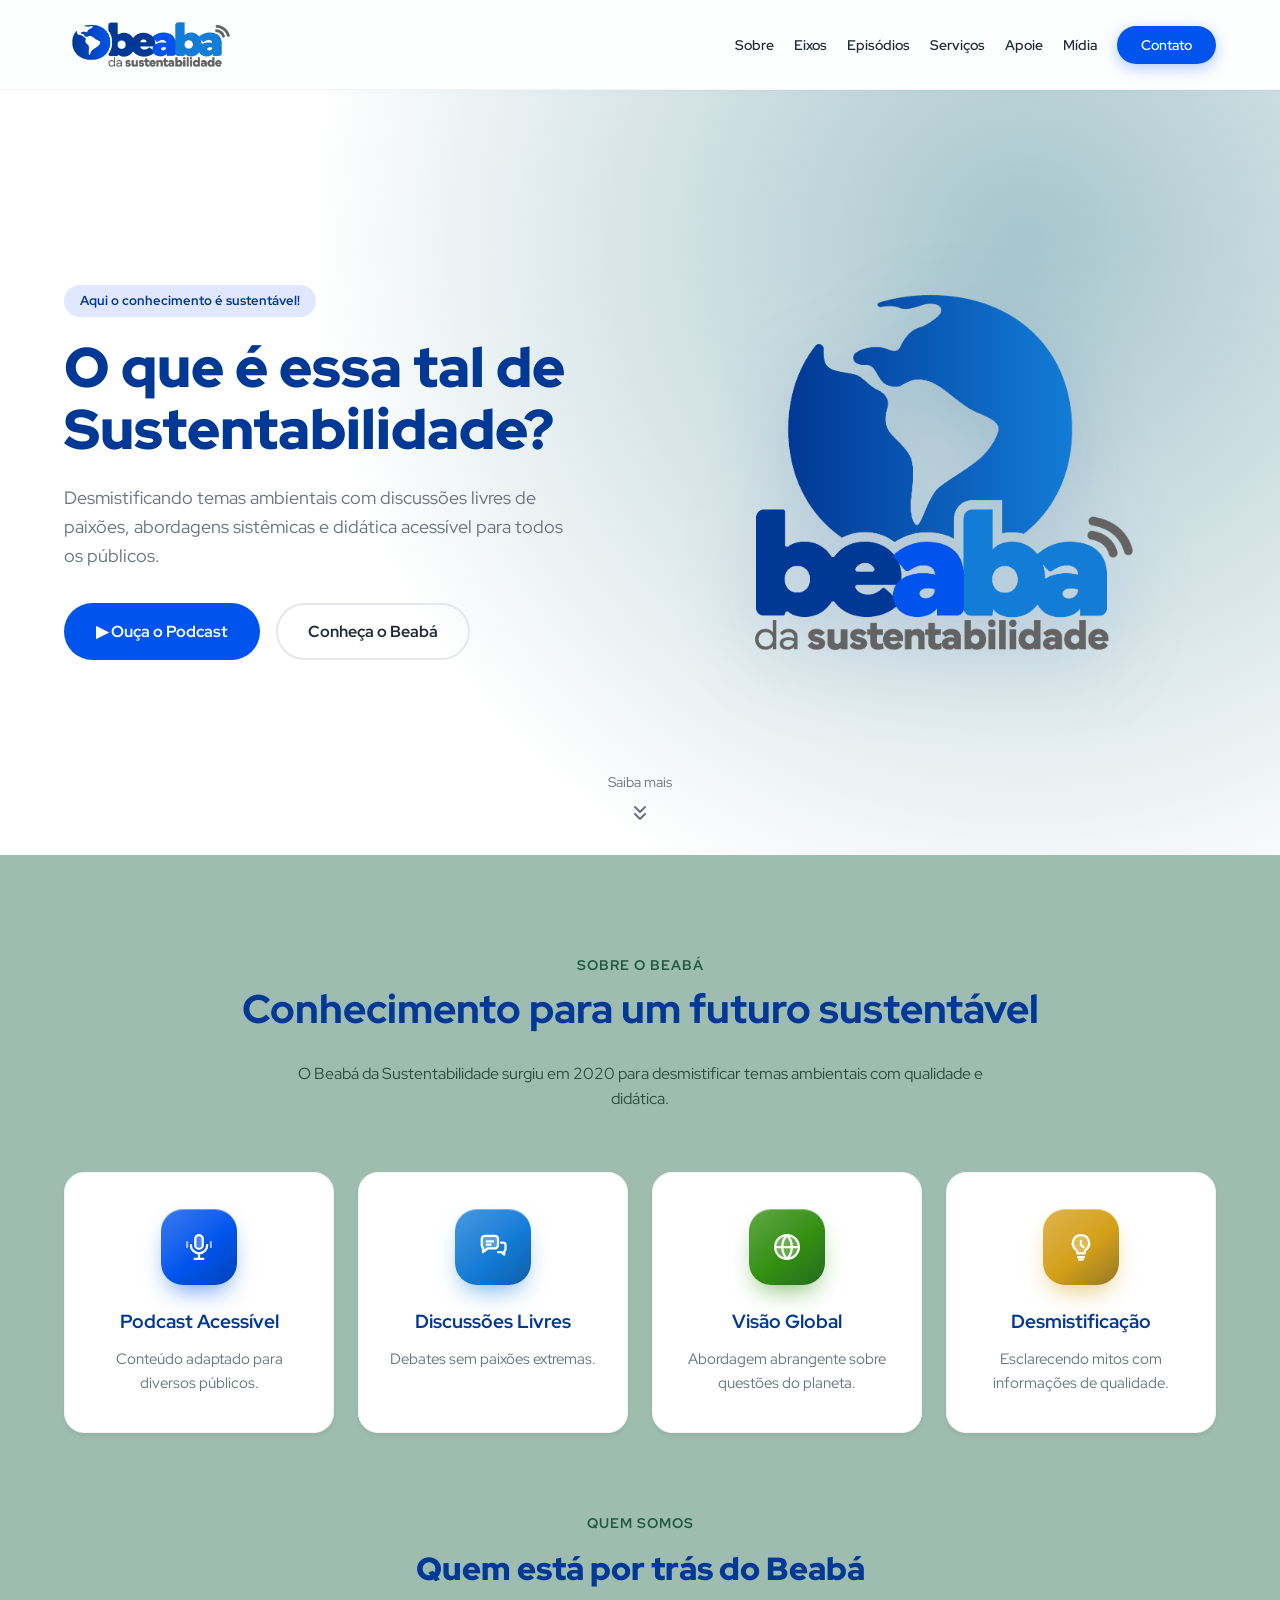
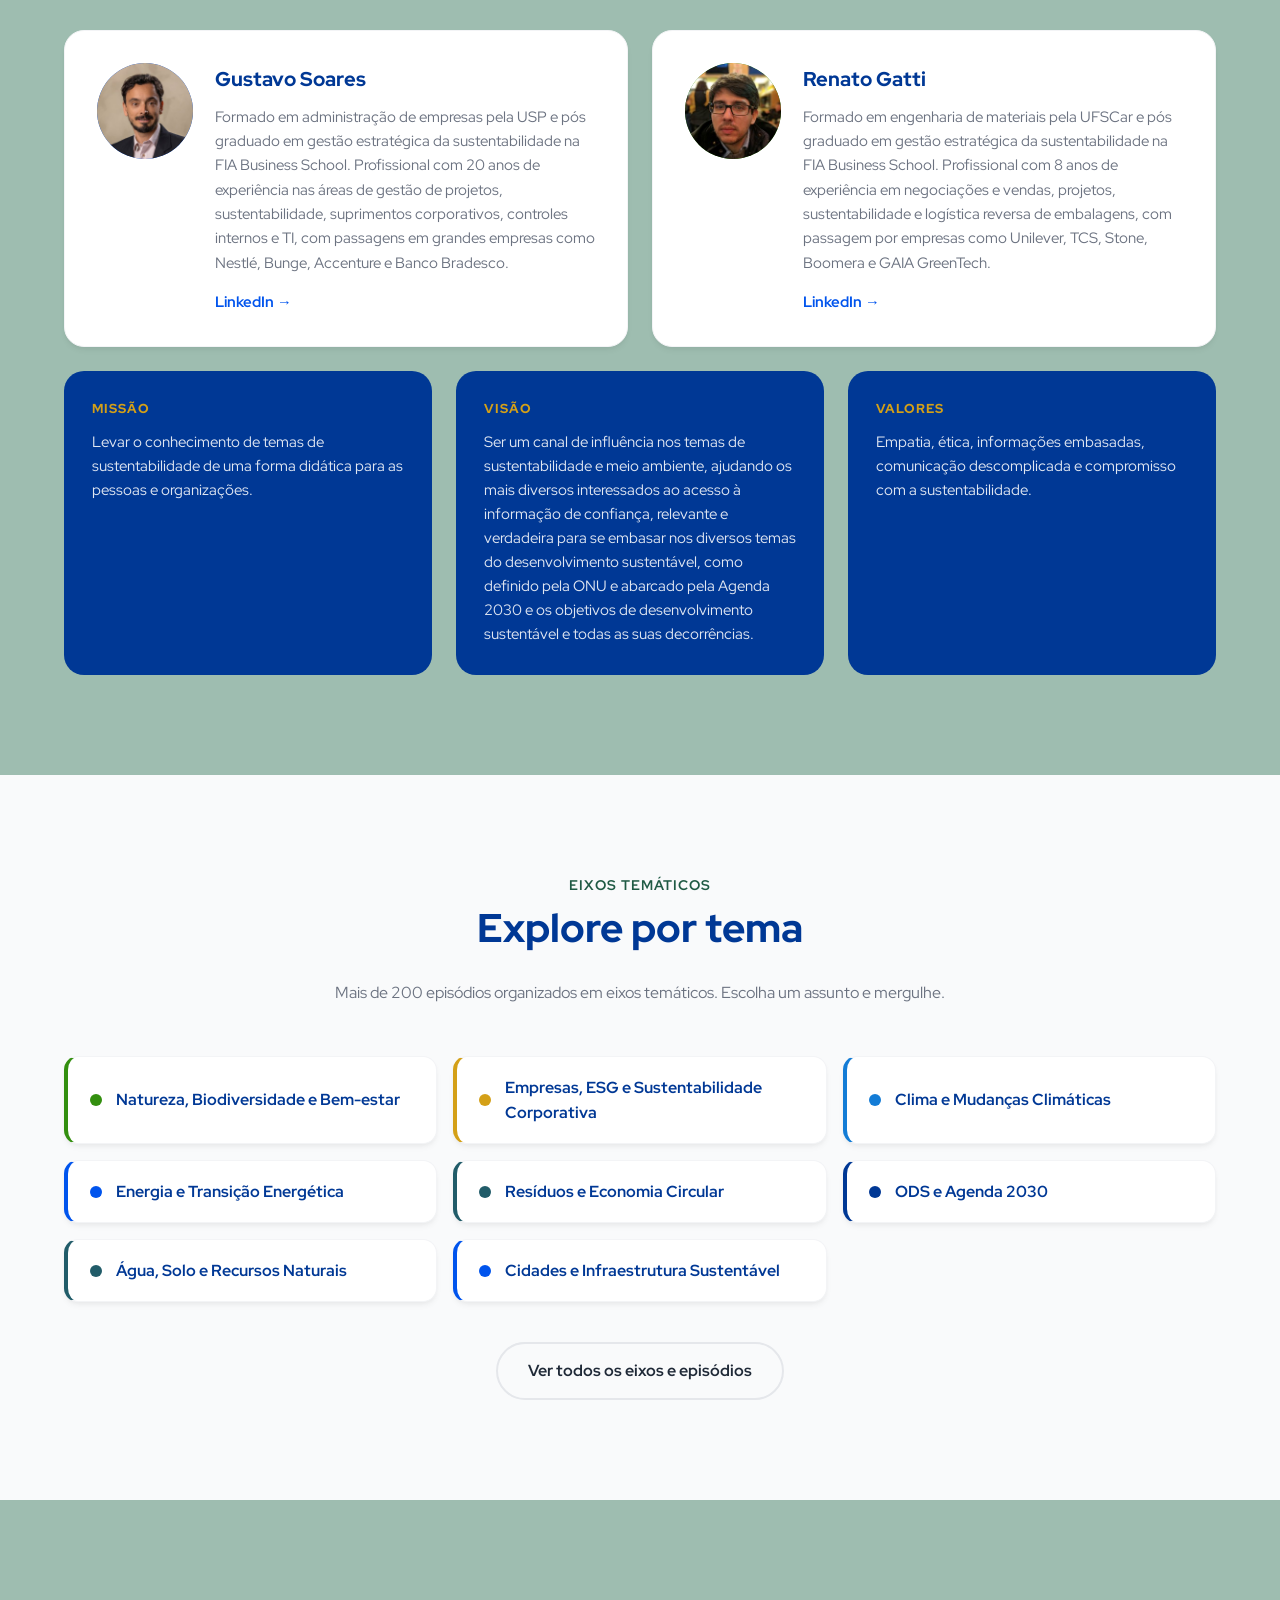
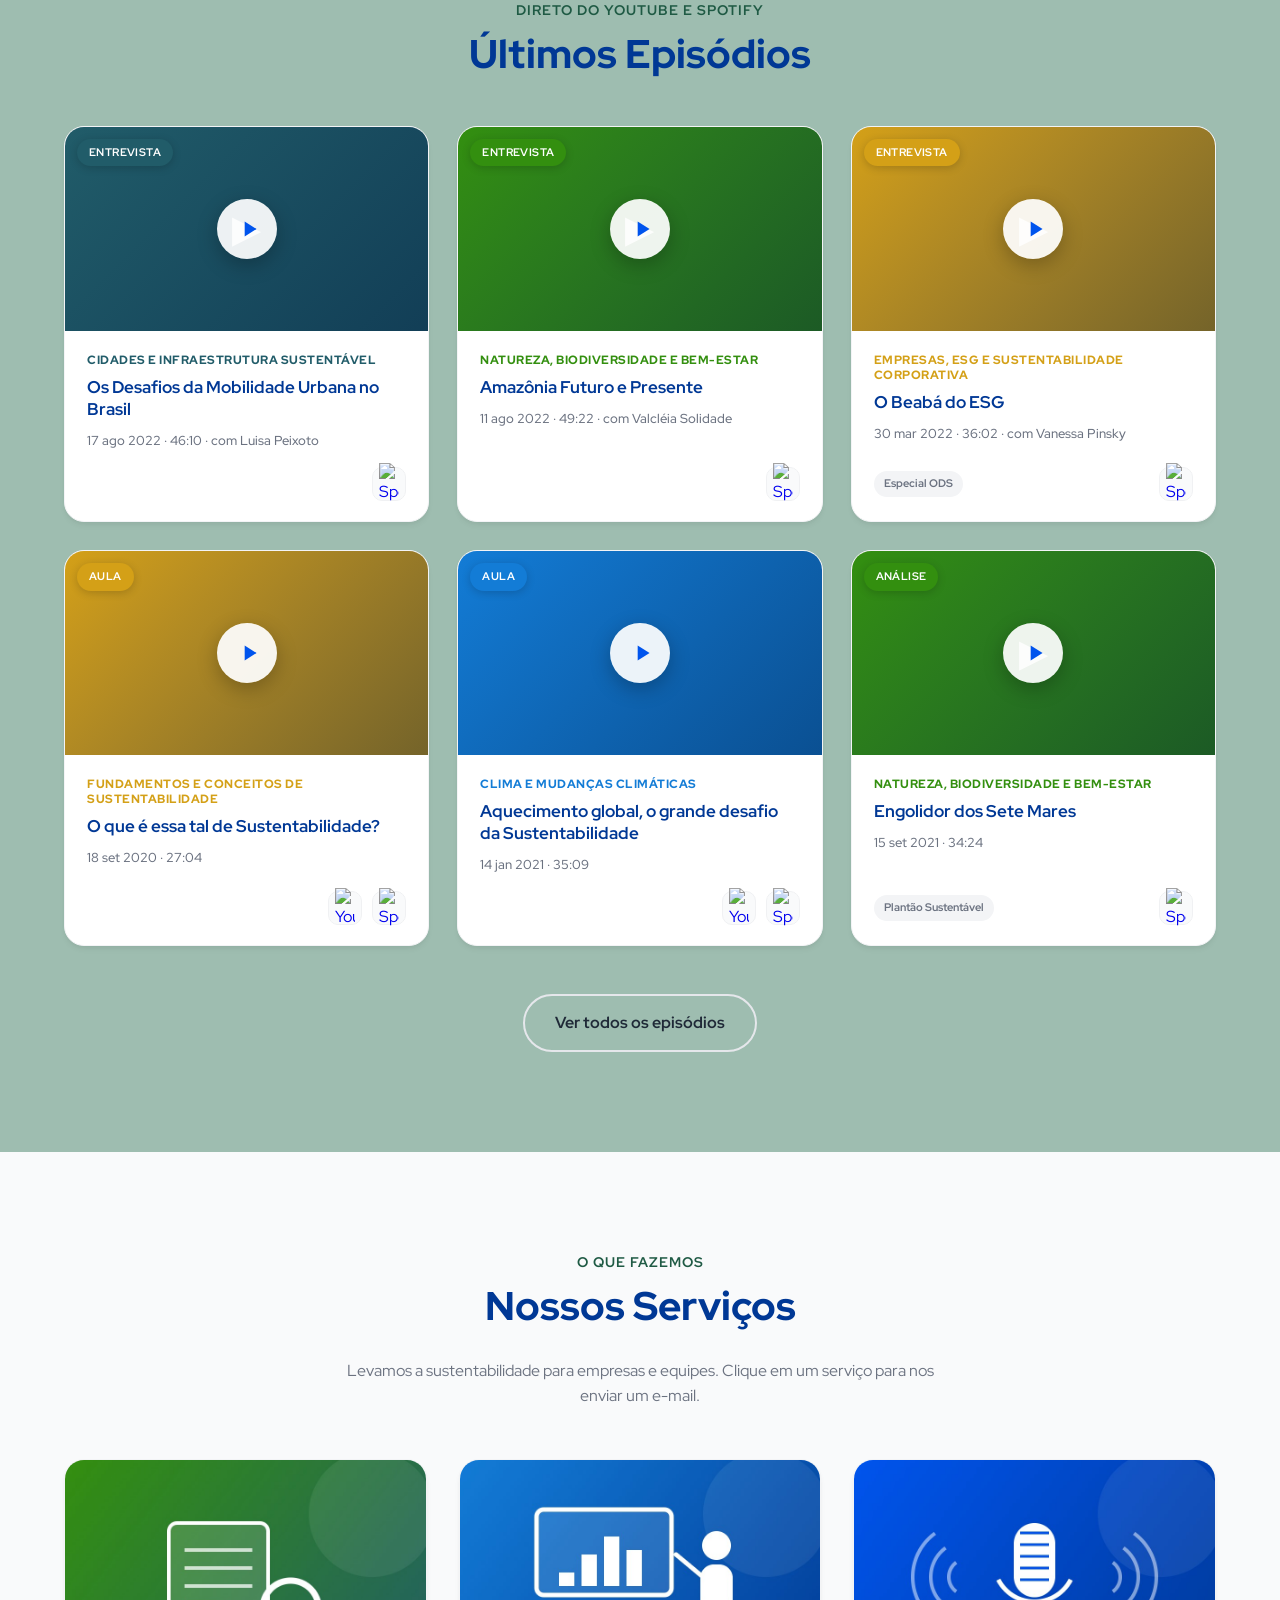
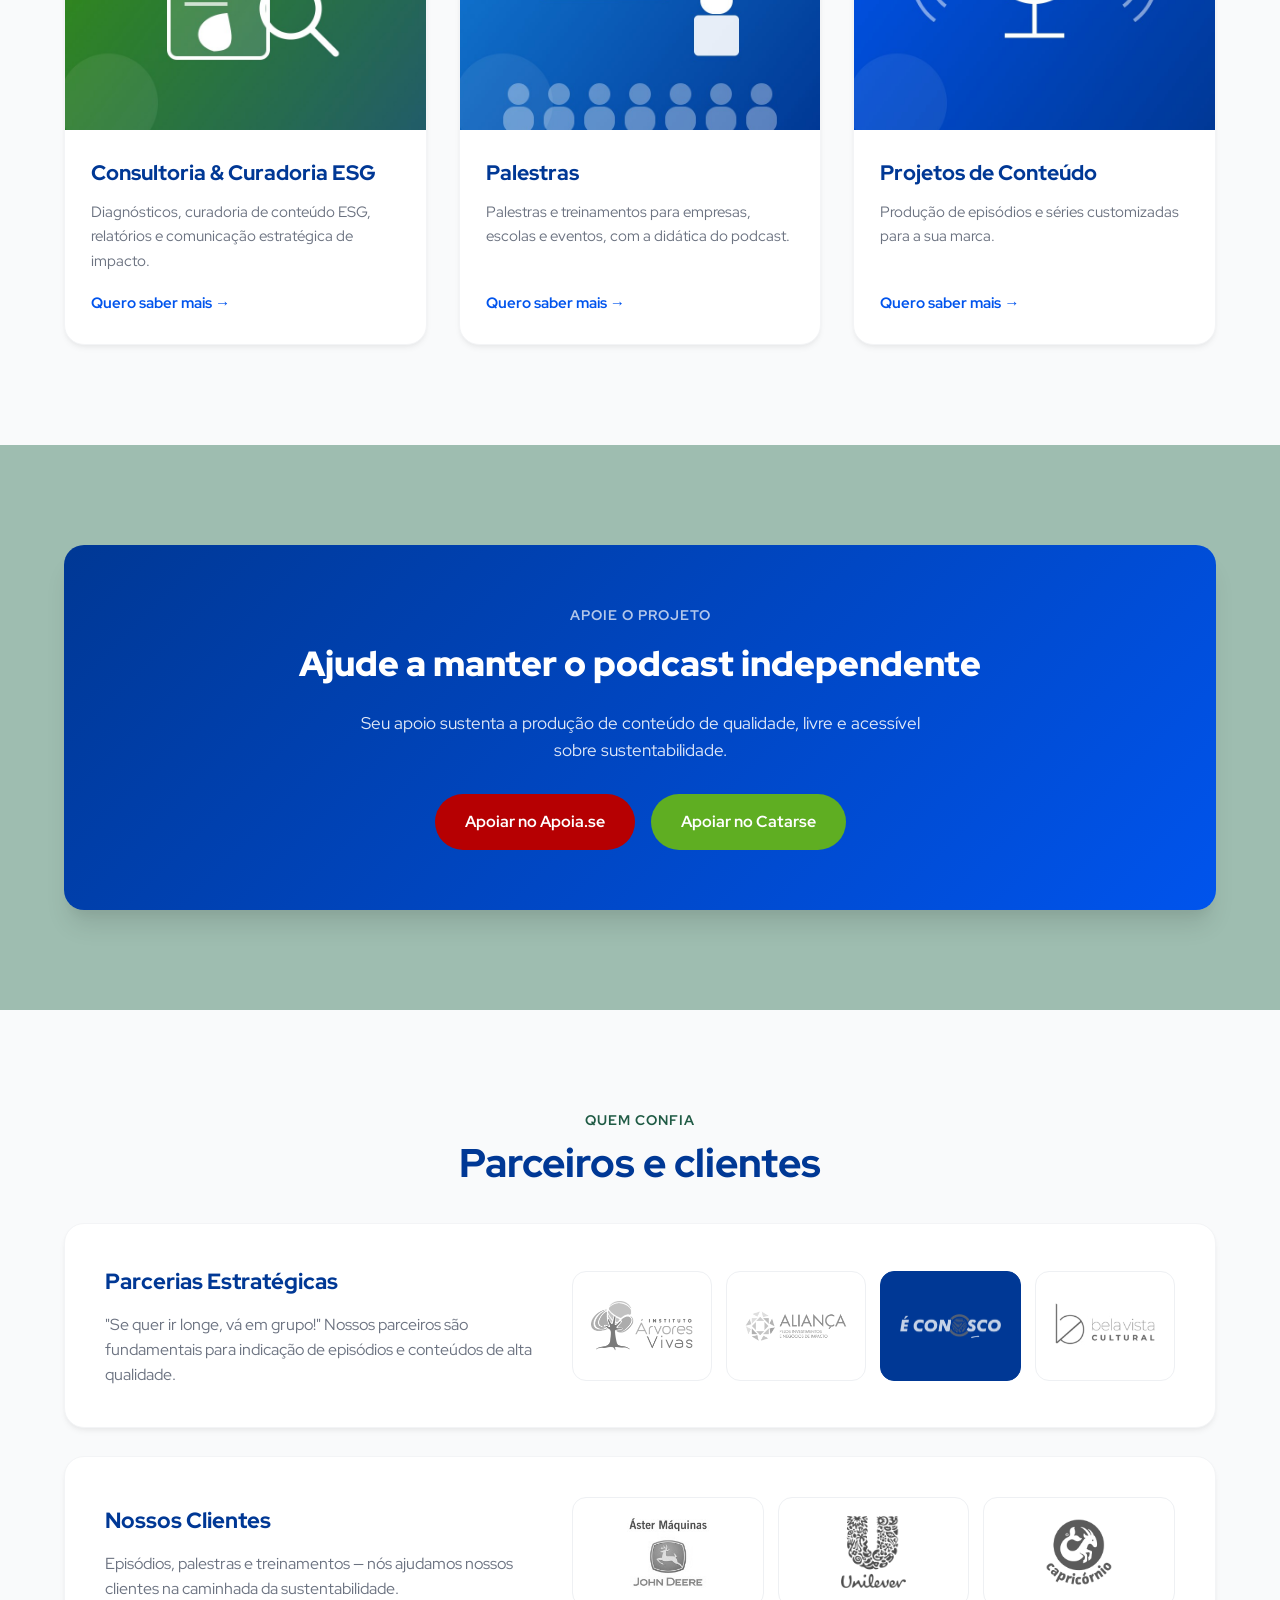
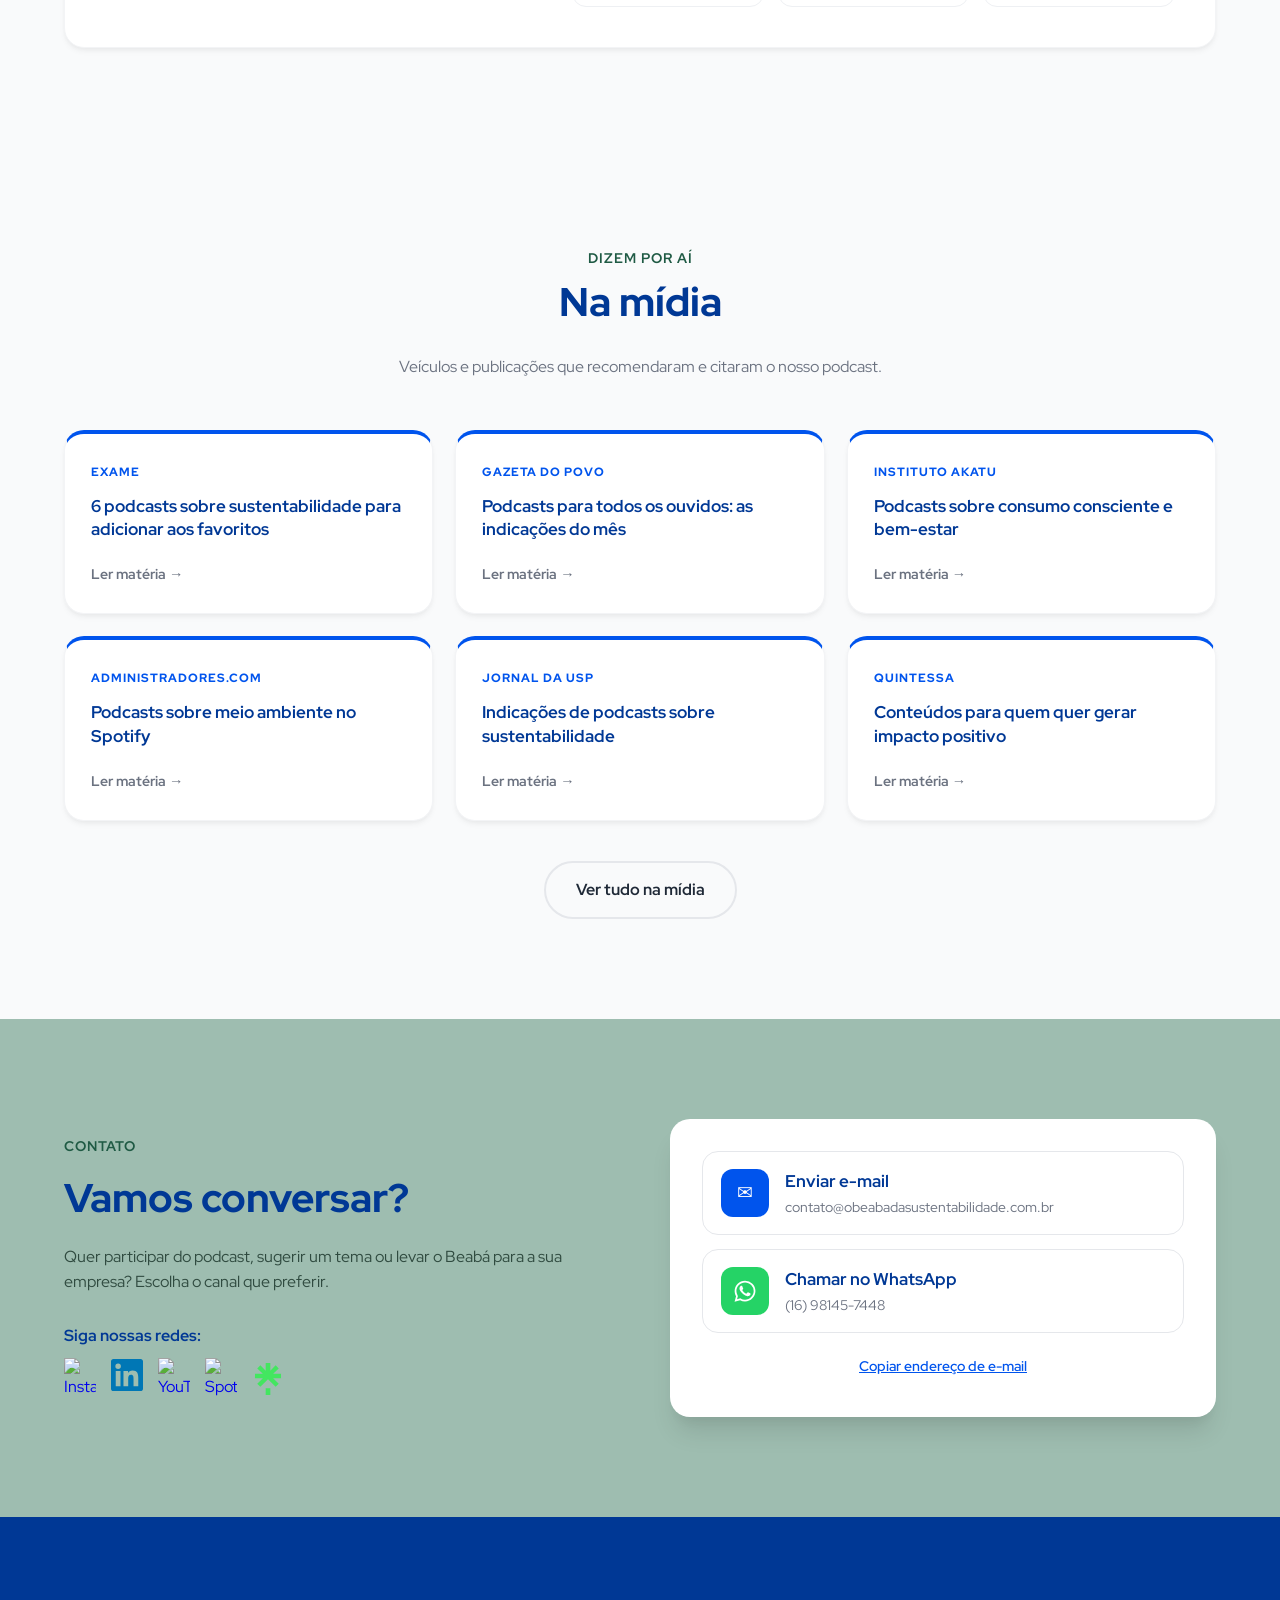
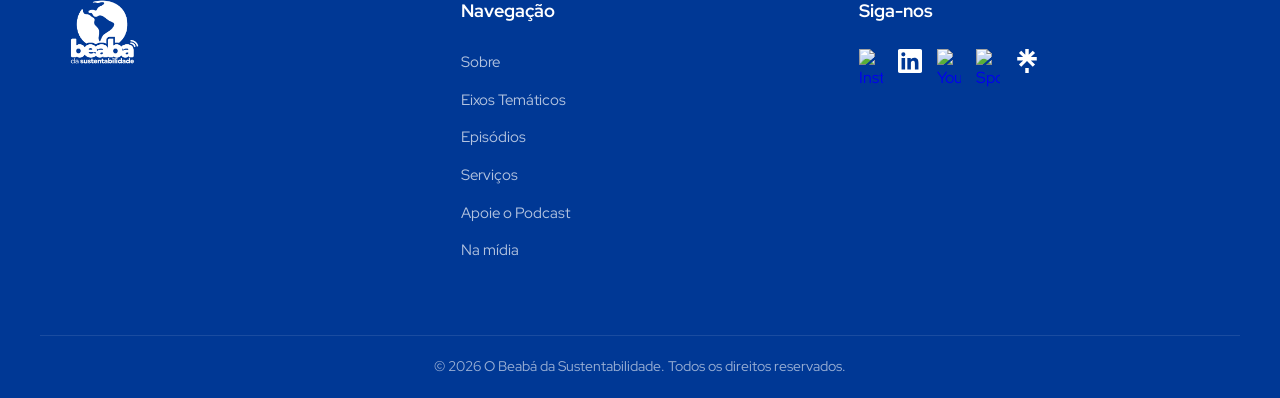
==== index.html @ 200de79f "Add files via upload" ====
<!DOCTYPE html>
<html lang="pt-BR">
<head>
    <meta charset="UTF-8">
    <meta name="viewport" content="width=device-width, initial-scale=1.0">
    <title>O Beabá da Sustentabilidade</title>
    
    <link rel="stylesheet" href="style.css">
    <link rel="preconnect" href="https://fonts.googleapis.com">
    <link rel="preconnect" href="https://fonts.gstatic.com" crossorigin>
    <link href="https://fonts.googleapis.com/css2?family=Red+Hat+Display:wght@400;500;700;900&display=swap" rel="stylesheet">
</head>
<body>

    <!-- =====================================================================
         PÁGINA INICIAL (index.html)
         Textos: edite direto aqui. Episódios: vêm da planilha (script.js).
         Imagens: pasta imagens/ (veja imagens/LEIA-ME.md).
         ===================================================================== -->

    <!-- =====================================================================
         1. CABEÇALHO E MENU — igual em todas as páginas (index, episodios, na-midia, cursos).
         Ao mudar um link do menu, altere nas 4 páginas.
         ===================================================================== -->
    <header>
        <div class="container nav-container">
            <a href="index.html"><img src="imagens/marca/logo_obeabadasustentabilidade_horizontal_RGB.png" alt="O Beabá" class="logo"></a>
            <button class="nav-toggle" id="nav-toggle" aria-label="Abrir menu" aria-expanded="false">
                <span></span><span></span><span></span>
            </button>
            <nav>
                <ul class="nav-links" id="nav-links">
                    <li><a href="#sobre">Sobre</a></li>
                    <li><a href="#temas">Eixos</a></li>
                    <li><a href="episodios.html">Episódios</a></li>
                    <li data-feature="cursos"><a href="cursos.html">Cursos</a></li>
                    <li><a href="#servicos">Serviços</a></li>
                    <li><a href="#apoie">Apoie</a></li>
                    <li><a href="#midia">Mídia</a></li>
                    <li><a href="#contato" class="btn-header">Contato</a></li>
                </ul>
            </nav>
        </div>
    </header>

    <!-- =====================================================================
         2. HERO — título principal e botões
         ===================================================================== -->
    <section class="hero">
        <div class="container hero-grid">
            <div class="hero-text">
                <span class="badge-pill">Aqui o conhecimento é sustentável!</span>
                <h1>O que é essa tal de Sustentabilidade?</h1>
                <p>Desmistificando temas ambientais com discussões livres de paixões, abordagens sistêmicas e didática acessível para todos os públicos.</p>
                
                <div class="hero-buttons">
                    <a href="episodios.html" class="btn-primary">▶ Ouça o Podcast</a>
                    <a href="#sobre" class="btn-outline">Conheça o Beabá</a>
                </div>
            </div>
            
            <div class="hero-img-container">
                <img src="imagens/marca/logo_obeabadasustentabilidade_vertical_RGB.png" alt="O Beabá da Sustentabilidade">
            </div>
        </div>

        <a href="#sobre" class="scroll-indicator">
            Saiba mais
            <svg width="24" height="24" viewBox="0 0 24 24" fill="none" stroke="currentColor" stroke-width="2">
                <path d="M7 13L12 18L17 13M7 6L12 11L17 6" stroke-linecap="round" stroke-linejoin="round"/>
            </svg>
        </a>
    </section>

    <!-- =====================================================================
         3. SOBRE — cards, equipe (fotos em imagens/equipe/) e missão/visão/valores
         ===================================================================== -->
    <section id="sobre" class="section-padding">
        <div class="container">
            <div class="text-center" style="margin-bottom: 60px;">
                <span class="section-eyebrow">Sobre o Beabá</span>
                <h2 class="section-title">Conhecimento para um futuro sustentável</h2>
                <p style="max-width:700px; margin:14px auto 0; color:var(--ink-soft);">O Beabá da Sustentabilidade surgiu em 2020 para desmistificar temas ambientais com qualidade e didática.</p>
            </div>
            
            <div class="about-grid">
                <div class="about-card">
                    <div class="about-icon" style="--ic:var(--planeta-azul)"><svg width="30" height="30" viewBox="0 0 24 24" fill="none" stroke="currentColor" stroke-width="1.8" stroke-linecap="round" stroke-linejoin="round"><rect x="9" y="2.5" width="6" height="11" rx="3" fill="currentColor" fill-opacity=".25"/><path d="M5.5 10.5a6.5 6.5 0 0 0 13 0"/><path d="M12 17v4.5M8.5 21.5h7"/><path d="M2.5 8v4M21.5 8v4" opacity=".6"/></svg></div>
                    <h3>Podcast Acessível</h3>
                    <p>Conteúdo adaptado para diversos públicos.</p>
                </div>
                <div class="about-card">
                    <div class="about-icon" style="--ic:var(--ceu)"><svg width="30" height="30" viewBox="0 0 24 24" fill="none" stroke="currentColor" stroke-width="1.8" stroke-linecap="round" stroke-linejoin="round"><path d="M3 5.5A2.5 2.5 0 0 1 5.5 3h8A2.5 2.5 0 0 1 16 5.5v5a2.5 2.5 0 0 1-2.5 2.5H8l-4 3v-3.2A2.5 2.5 0 0 1 3 10.5z" fill="currentColor" fill-opacity=".25"/><path d="M19 8.5h-.5M16 16h2.5L21 18v-2.6a2 2 0 0 0 1-1.7V10a2 2 0 0 0-2-1.5"/><path d="M7 7.5h5M7 10h3"/></svg></div>
                    <h3>Discussões Livres</h3>
                    <p>Debates sem paixões extremas.</p>
                </div>
                <div class="about-card">
                    <div class="about-icon" style="--ic:var(--verde)"><svg width="30" height="30" viewBox="0 0 24 24" fill="none" stroke="currentColor" stroke-width="1.8" stroke-linecap="round" stroke-linejoin="round"><circle cx="12" cy="12" r="9.5" fill="currentColor" fill-opacity=".25"/><path d="M2.5 12h19"/><path d="M12 2.5c2.6 2.6 3.8 6 3.8 9.5s-1.2 6.9-3.8 9.5c-2.6-2.6-3.8-6-3.8-9.5s1.2-6.9 3.8-9.5z"/></svg></div>
                    <h3>Visão Global</h3>
                    <p>Abordagem abrangente sobre questões do planeta.</p>
                </div>
                <div class="about-card">
                    <div class="about-icon" style="--ic:var(--gold)"><svg width="30" height="30" viewBox="0 0 24 24" fill="none" stroke="currentColor" stroke-width="1.8" stroke-linecap="round" stroke-linejoin="round"><path d="M12 2.5a6.5 6.5 0 0 0-3.8 11.8c.5.4.8 1 .8 1.7V17h6v-1c0-.7.3-1.3.8-1.7A6.5 6.5 0 0 0 12 2.5z" fill="currentColor" fill-opacity=".25"/><path d="M9.5 20h5M10.5 22h3"/><path d="M12 7v3.5l2 1.5"/></svg></div>
                    <h3>Desmistificação</h3>
                    <p>Esclarecendo mitos com informações de qualidade.</p>
                </div>
            </div>
            <div class="team-block">
                <div class="text-center" style="margin-bottom: 36px;">
                    <span class="section-eyebrow">Quem somos</span>
                    <h3 class="team-title">Quem está por trás do Beabá</h3>
                </div>
                <div class="team-grid">
                    <article class="team-card">
                        <div class="team-avatar" style="--av:var(--planeta-azul)"><img src="imagens/equipe/gustavo.jpg" alt="" onerror="this.remove()">GS</div>
                        <div>
                            <h4>Gustavo Soares</h4>
                            <p>Formado em administração de empresas pela USP e pós graduado em gestão estratégica da sustentabilidade na FIA Business School. Profissional com 20 anos de experiência nas áreas de gestão de projetos, sustentabilidade, suprimentos corporativos, controles internos e TI, com passagens em grandes empresas como Nestlé, Bunge, Accenture e Banco Bradesco.</p>
                            <a href="https://www.linkedin.com/in/gustavo-soares-b8ab7810/" target="_blank" rel="noopener" class="team-link">LinkedIn →</a>
                        </div>
                    </article>
                    <article class="team-card">
                        <div class="team-avatar" style="--av:var(--verde)"><img src="imagens/equipe/renato.jpg" alt="" onerror="this.remove()">RG</div>
                        <div>
                            <h4>Renato Gatti</h4>
                            <p>Formado em engenharia de materiais pela UFSCar e pós graduado em gestão estratégica da sustentabilidade na FIA Business School. Profissional com 8 anos de experiência em negociações e vendas, projetos, sustentabilidade e logística reversa de embalagens, com passagem por empresas como Unilever, TCS, Stone, Boomera e GAIA GreenTech.</p>
                            <a href="https://www.linkedin.com/in/renato-gatti-b8a6938a/" target="_blank" rel="noopener" class="team-link">LinkedIn →</a>
                        </div>
                    </article>
                </div>
                <div class="mvv-grid">
                    <div class="mvv-card"><span class="mvv-label">Missão</span><p>Levar o conhecimento de temas de sustentabilidade de uma forma didática para as pessoas e organizações.</p></div>
                    <div class="mvv-card"><span class="mvv-label">Visão</span><p>Ser um canal de influência nos temas de sustentabilidade e meio ambiente, ajudando os mais diversos interessados ao acesso à informação de confiança, relevante e verdadeira para se embasar nos diversos temas do desenvolvimento sustentável, como definido pela ONU e abarcado pela Agenda 2030 e os objetivos de desenvolvimento sustentável e todas as suas decorrências.</p></div>
                    <div class="mvv-card"><span class="mvv-label">Valores</span><p>Empatia, ética, informações embasadas, comunicação descomplicada e compromisso com a sustentabilidade.</p></div>
                </div>
            </div>
        </div>
    </section>

    <!-- =====================================================================
         4. EIXOS TEMÁTICOS — cada link abre a página Episódios já filtrada.
         O texto depois de ?categoria= deve ser o nome exato da categoria.
         ===================================================================== -->
    <section id="temas" class="section-padding bg-light">
        <div class="container">
            <div class="text-center" style="margin-bottom: 50px;">
                <span class="section-eyebrow">EIXOS TEMÁTICOS</span>
                <h2 class="section-title">Explore por tema</h2>
                <p style="max-width:640px; margin:14px auto 0; color:var(--text-light);">Mais de 200 episódios organizados em eixos temáticos. Escolha um assunto e mergulhe.</p>
            </div>

            <div class="themes-grid">
                <a href="episodios.html?categoria=Natureza%2C%20Biodiversidade%20e%20Bem-estar" class="theme-chip-card" style="--c:#338F0F"><span class="theme-dot"></span>Natureza, Biodiversidade e Bem-estar</a>
                <a href="episodios.html?categoria=Empresas%2C%20ESG%20e%20Sustentabilidade%20Corporativa" class="theme-chip-card" style="--c:#D4A017"><span class="theme-dot"></span>Empresas, ESG e Sustentabilidade Corporativa</a>
                <a href="episodios.html?categoria=Clima%20e%20Mudan%C3%A7as%20Clim%C3%A1ticas" class="theme-chip-card" style="--c:#137CD6"><span class="theme-dot"></span>Clima e Mudanças Climáticas</a>
                <a href="episodios.html?categoria=Energia%20e%20Transi%C3%A7%C3%A3o%20Energ%C3%A9tica" class="theme-chip-card" style="--c:#0054ED"><span class="theme-dot"></span>Energia e Transição Energética</a>
                <a href="episodios.html?categoria=Res%C3%ADduos%20e%20Economia%20Circular" class="theme-chip-card" style="--c:#215C69"><span class="theme-dot"></span>Resíduos e Economia Circular</a>
                <a href="episodios.html?categoria=ODS%20e%20Agenda%202030" class="theme-chip-card" style="--c:#003895"><span class="theme-dot"></span>ODS e Agenda 2030</a>
                <a href="episodios.html?categoria=%C3%81gua%2C%20Solo%20e%20Recursos%20Naturais" class="theme-chip-card" style="--c:#215C69"><span class="theme-dot"></span>Água, Solo e Recursos Naturais</a>
                <a href="episodios.html?categoria=Cidades%20e%20Infraestrutura%20Sustent%C3%A1vel" class="theme-chip-card" style="--c:#0054ED"><span class="theme-dot"></span>Cidades e Infraestrutura Sustentável</a>
            </div>
            <div class="text-center" style="margin-top: 40px;">
                <a href="episodios.html" class="btn-outline">Ver todos os eixos e episódios</a>
            </div>
        </div>
    </section>

    <!-- =====================================================================
         5. ÚLTIMOS EPISÓDIOS — preenchido automaticamente pela planilha
         ===================================================================== -->
    <section id="episodios-home" class="section-padding">
        <div class="container">
            <div class="text-center" style="margin-bottom: 10px;">
                <span class="section-eyebrow">Direto do YouTube e Spotify</span>
                <h2 class="section-title">Últimos Episódios</h2>
            </div>
            <div id="home-episodes-list" class="episodes-list">
                <div class="episodes-state">Carregando episódios…</div>
            </div>
            <div class="text-center" style="margin-top: 48px;">
                <a href="episodios.html" class="btn-outline">Ver todos os episódios</a>
            </div>
        </div>
    </section>

    <!-- =====================================================================
         6. DESTAQUE DE CURSOS — escondido até FEATURES.cursos = true (script.js)
         ===================================================================== -->
    <section id="cursos-home" class="section-padding bg-light" data-feature="cursos">
        <div class="container">
            <div class="courses-highlight">
                <div class="courses-highlight-text">
                    <span class="badge-pill">NOVIDADE</span>
                    <h2>Cursos do Beabá estão chegando</h2>
                    <p>Leve a didática do podcast para um aprendizado estruturado. Cursos práticos sobre sustentabilidade, ESG e comunicação ambiental — do conceito à ação.</p>
                    <a href="cursos.html" class="btn-primary">Conheça os cursos</a>
                </div>
                <div class="courses-highlight-visual">
                    <div class="ch-pill"><span class="ch-num">01</span> Introdução à Sustentabilidade na Prática</div>
                    <div class="ch-pill"><span class="ch-num">02</span> ESG Descomplicado para Empresas</div>
                    <div class="ch-pill"><span class="ch-num">03</span> Comunicação Ambiental sem Greenwashing</div>
                </div>
            </div>
        </div>
    </section>

    <!-- =====================================================================
         7. SERVIÇOS — fotos em imagens/servicos/ (consultoria.jpg, palestras.jpg, conteudo.jpg).
         Cada card abre o e-mail do visitante com o assunto do serviço já preenchido.
         ===================================================================== -->
    <section id="servicos" class="section-padding bg-light">
        <div class="container">
            <div class="text-center" style="margin-bottom: 50px;">
                <span class="section-eyebrow">O que fazemos</span>
                <h2 class="section-title">Nossos Serviços</h2>
                <p style="max-width:620px; margin:14px auto 0; color:var(--text-light);">Levamos a sustentabilidade para empresas e equipes. Clique em um serviço para nos enviar um e-mail.</p>
            </div>
            <div class="grid-3">
                <a href="mailto:contato@obeabadasustentabilidade.com.br?subject=Consultoria%20%26%20Curadoria%20ESG%20-%20via%20site" class="service-card">
                    <div class="service-img"><img src="imagens/servicos/consultoria.jpg" data-fb="https://images.unsplash.com/photo-1552664730-d307ca884978?auto=format&fit=crop&w=800&h=600&q=75|imagens/servicos/consultoria-ilustracao.jpg" alt="Consultoria e Curadoria ESG" loading="lazy" onerror="var f=(this.dataset.fb||'').split('|');if(f[0]){this.src=f.shift();this.dataset.fb=f.join('|')}else{this.onerror=null}"></div>
                    <div class="service-body">
                        <h3>Consultoria & Curadoria ESG</h3>
                        <p>Diagnósticos, curadoria de conteúdo ESG, relatórios e comunicação estratégica de impacto.</p>
                        <span class="service-cta">Quero saber mais →</span>
                    </div>
                </a>
                <a href="mailto:contato@obeabadasustentabilidade.com.br?subject=Palestras%20-%20via%20site" class="service-card">
                    <div class="service-img"><img src="imagens/servicos/palestras.jpg" data-fb="https://images.unsplash.com/photo-1505373877841-8d25f7d46678?auto=format&fit=crop&w=800&h=600&q=75|imagens/servicos/palestras-ilustracao.jpg" alt="Palestras" loading="lazy" onerror="var f=(this.dataset.fb||'').split('|');if(f[0]){this.src=f.shift();this.dataset.fb=f.join('|')}else{this.onerror=null}"></div>
                    <div class="service-body">
                        <h3>Palestras</h3>
                        <p>Palestras e treinamentos para empresas, escolas e eventos, com a didática do podcast.</p>
                        <span class="service-cta">Quero saber mais →</span>
                    </div>
                </a>
                <a href="mailto:contato@obeabadasustentabilidade.com.br?subject=Projetos%20de%20Conte%C3%BAdo%20-%20via%20site" class="service-card">
                    <div class="service-img"><img src="imagens/servicos/conteudo.jpg" data-fb="https://images.unsplash.com/photo-1590602847861-f357a9332bbc?auto=format&fit=crop&w=800&h=600&q=75|imagens/servicos/conteudo-ilustracao.jpg" alt="Projetos de Conteúdo" loading="lazy" onerror="var f=(this.dataset.fb||'').split('|');if(f[0]){this.src=f.shift();this.dataset.fb=f.join('|')}else{this.onerror=null}"></div>
                    <div class="service-body">
                        <h3>Projetos de Conteúdo</h3>
                        <p>Produção de episódios e séries customizadas para a sua marca.</p>
                        <span class="service-cta">Quero saber mais →</span>
                    </div>
                </a>
            </div>
        </div>
    </section>

    <!-- =====================================================================
         8. APOIE — links do Apoia.se e Catarse
         ===================================================================== -->
    <section id="apoie" class="section-padding">
        <div class="container">
            <div class="support-band">
                <div class="support-text">
                    <span class="section-eyebrow" style="color:rgba(255,255,255,0.7)">Apoie o projeto</span>
                    <h2>Ajude a manter o podcast independente</h2>
                    <p>Seu apoio sustenta a produção de conteúdo de qualidade, livre e acessível sobre sustentabilidade.</p>
                    <div class="support-buttons">
                        <a href="https://apoia.se/beabadasustentabilidade" target="_blank" rel="noopener" class="btn-support" style="background:#B60002;">Apoiar no Apoia.se</a>
                        <a href="https://www.catarse.com.br/beabadasustentabilidade" target="_blank" rel="noopener" class="btn-support" style="background:#5FAE22;">Apoiar no Catarse</a>
                    </div>
                </div>
            </div>
        </div>
    </section>

    <!-- =====================================================================
         9. PARCEIROS E CLIENTES — logos em imagens/parceiros/ e imagens/clientes/.
         Para adicionar, copie uma linha <a class="partner-logo">...</a> e troque link, imagem e nome.
         ===================================================================== -->
    <section id="parceiros" class="section-padding bg-light">
        <div class="container">
            <div class="text-center" style="margin-bottom: 14px;">
                <span class="section-eyebrow">Quem confia</span>
                <h2 class="section-title">Parceiros e clientes</h2>
            </div>

            <div class="partners-block">
                <div class="partners-head">
                    <h3>Parcerias Estratégicas</h3>
                    <p>"Se quer ir longe, vá em grupo!" Nossos parceiros são fundamentais para indicação de episódios e conteúdos de alta qualidade.</p>
                </div>
                <div class="partners-logos">
                    <a href="https://arvoresvivas.org/" target="_blank" rel="noopener" class="partner-logo"><img src="imagens/parceiros/arvoresvivas.png" alt="Instituto Árvores Vivas"></a>
                    <a href="https://aliancapeloimpacto.org.br/" target="_blank" rel="noopener" class="partner-logo"><img src="imagens/parceiros/alianca.png" alt="Aliança pelos Investimentos e Negócios de Impacto"></a>
                    <!-- Logo com letras brancas: usa a caixa escura (partner-logo--dark) -->
                    <a href="https://www.econosco.com.br" target="_blank" rel="noopener" class="partner-logo partner-logo--dark"><img src="imagens/parceiros/econosco.png" alt="É Conosco"></a>
                    <a href="https://www.belavistacultural.com.br" target="_blank" rel="noopener" class="partner-logo"><img src="imagens/parceiros/belavistacultural.png" alt="Bela Vista Cultural"></a>
                </div>
            </div>

            <div class="partners-block">
                <div class="partners-head">
                    <h3>Nossos Clientes</h3>
                    <p>Episódios, palestras e treinamentos — nós ajudamos nossos clientes na caminhada da sustentabilidade.</p>
                </div>
                <div class="partners-logos">
                    <a href="https://www.astermaquinas.com.br/" target="_blank" rel="noopener" class="partner-logo"><img src="imagens/clientes/aster.png" alt="Áster Máquinas"></a>
                    <a href="https://www.unilever.com.br/" target="_blank" rel="noopener" class="partner-logo"><img src="imagens/clientes/unilever.png" alt="Unilever"></a>
                    <a href="https://www.capricornio.com.br/" target="_blank" rel="noopener" class="partner-logo"><img src="imagens/clientes/capricornio.png" alt="Capricórnio"></a>
                </div>
            </div>
        </div>
    </section>

    <!-- =====================================================================
         10. NA MÍDIA (resumo) — 6 matérias; a lista completa fica em na-midia.html
         ===================================================================== -->
    <section id="midia" class="section-padding bg-light">
        <div class="container">
            <div class="text-center" style="margin-bottom: 50px;">
                <span class="section-eyebrow">Dizem por aí</span>
                <h2 class="section-title">Na mídia</h2>
                <p style="max-width:640px; margin:14px auto 0; color:var(--text-light);">Veículos e publicações que recomendaram e citaram o nosso podcast.</p>
            </div>
            <div class="media-grid">
                <a href="https://exame.com/podcast/6-podcasts-sobre-sustentabilidade-para-adicionar-aos-seus-favoritos/" target="_blank" rel="noopener" class="media-card">
                    <span class="media-outlet">Exame</span>
                    <span class="media-title">6 podcasts sobre sustentabilidade para adicionar aos favoritos</span>
                    <span class="media-link">Ler matéria →</span>
                </a>
                <a href="https://www.gazetadopovo.com.br/" target="_blank" rel="noopener" class="media-card">
                    <span class="media-outlet">Gazeta do Povo</span>
                    <span class="media-title">Podcasts para todos os ouvidos: as indicações do mês</span>
                    <span class="media-link">Ler matéria →</span>
                </a>
                <a href="https://akatu.org.br/" target="_blank" rel="noopener" class="media-card">
                    <span class="media-outlet">Instituto Akatu</span>
                    <span class="media-title">Podcasts sobre consumo consciente e bem-estar</span>
                    <span class="media-link">Ler matéria →</span>
                </a>
                <a href="https://administradores.com.br/" target="_blank" rel="noopener" class="media-card">
                    <span class="media-outlet">Administradores.com</span>
                    <span class="media-title">Podcasts sobre meio ambiente no Spotify</span>
                    <span class="media-link">Ler matéria →</span>
                </a>
                <a href="https://jornal.usp.br/" target="_blank" rel="noopener" class="media-card">
                    <span class="media-outlet">Jornal da USP</span>
                    <span class="media-title">Indicações de podcasts sobre sustentabilidade</span>
                    <span class="media-link">Ler matéria →</span>
                </a>
                <a href="https://blog.quintessa.org.br/" target="_blank" rel="noopener" class="media-card">
                    <span class="media-outlet">Quintessa</span>
                    <span class="media-title">Conteúdos para quem quer gerar impacto positivo</span>
                    <span class="media-link">Ler matéria →</span>
                </a>
            </div>
            <div class="text-center" style="margin-top: 40px;">
                <a href="na-midia.html" class="btn-outline">Ver tudo na mídia</a>
            </div>
        </div>
    </section>

    <!-- =====================================================================
         11. CONTATO — botões que abrem o e-mail ou o WhatsApp do visitante
         (como no site da SG Alvera; não depende de nenhum serviço externo).
         Para mudar o assunto ou a mensagem pronta, edite o texto depois de
         "subject=" (e-mail) ou "text=" (WhatsApp). Espaço = %20, & = %26.
         ===================================================================== -->
    <section id="contato" class="section-padding">
        <div class="container">
            <div class="grid-contact">

                <!-- 11.1 — Texto e redes sociais -->
                <div class="contact-info-col">
                    <span class="section-eyebrow">Contato</span>
                    <h2 class="section-title" style="margin:8px 0 14px;">Vamos conversar?</h2>
                    <p style="margin-bottom:28px; color:var(--ink-soft);">Quer participar do podcast, sugerir um tema ou levar o Beabá para a sua empresa? Escolha o canal que preferir.</p>

                    <strong style="display:block; margin-bottom:10px; color:var(--universo);">Siga nossas redes:</strong>
                    <div class="contact-social">
                        <a href="https://www.instagram.com/beabadasustentabilidade/" target="_blank" rel="noopener"><img src="https://cdn.simpleicons.org/instagram/E1306C" width="32" alt="Instagram"></a>
                            <a href="https://www.linkedin.com/company/72437499/" target="_blank" rel="noopener" aria-label="LinkedIn"><svg width="32" height="32" viewBox="0 0 24 24" fill="#0077B5"><path d="M20.447 20.452h-3.554v-5.569c0-1.328-.027-3.037-1.852-3.037-1.853 0-2.136 1.445-2.136 2.939v5.667H9.351V9h3.414v1.561h.046c.477-.9 1.637-1.85 3.37-1.85 3.601 0 4.267 2.37 4.267 5.455v6.286zM5.337 7.433a2.062 2.062 0 01-2.063-2.065 2.064 2.064 0 112.063 2.065zm1.782 13.019H3.555V9h3.564v11.452zM22.225 0H1.771C.792 0 0 .774 0 1.729v20.542C0 23.227.792 24 1.771 24h20.451C23.2 24 24 23.227 24 22.271V1.729C24 .774 23.2 0 22.225 0z"/></svg></a>
                            <a href="https://www.youtube.com/@beabadasustentabilidade2172" target="_blank" rel="noopener"><img src="https://cdn.simpleicons.org/youtube/FF0000" width="32" alt="YouTube"></a>
                            <a href="https://open.spotify.com/show/54afJhCI91HoqSQYJPmqx0" target="_blank" rel="noopener"><img src="https://cdn.simpleicons.org/spotify/1DB954" width="32" alt="Spotify"></a>
                            <a href="https://linktr.ee/O_Beaba_da_Sustentabilidade" target="_blank" rel="noopener" aria-label="Linktree" class="social-linktree"><svg width="32" height="32" viewBox="0 0 24 24" fill="#43E660"><path d="M13.736 5.853l4.005-4.117 2.325 2.38-4.2 4.005h5.908v3.305h-5.937l4.229 4.108-2.325 2.334-5.741-5.769-5.741 5.769-2.325-2.334 4.229-4.108H2.226V8.121h5.909l-4.2-4.005 2.324-2.38 4.005 4.117V0h3.472zM10.264 18.965h3.472V24h-3.472z"/></svg></a>
                    </div>
                </div>

                <!-- 11.2 — Botões de contato -->
                <div class="contact-card">
                    <a class="contact-btn" href="mailto:contato@obeabadasustentabilidade.com.br?subject=Contato%20via%20site%20-%20O%20Beab%C3%A1%20da%20Sustentabilidade">
                        <span class="info-icon bg-primary">✉</span>
                        <span class="contact-btn-text">
                            <strong>Enviar e-mail</strong>
                            <small>contato@<wbr>obeabadasustentabilidade.com.br</small>
                        </span>
                    </a>
                    <a class="contact-btn" href="https://wa.me/5516981457448?text=Ol%C3%A1!%20Vim%20pelo%20site%20do%20Beab%C3%A1%20da%20Sustentabilidade." target="_blank" rel="noopener">
                        <span class="info-icon" style="background:#25D366;"><svg width="22" height="22" viewBox="0 0 24 24" fill="#fff"><path d="M17.47 14.38c-.3-.15-1.76-.87-2.03-.97-.27-.1-.47-.15-.67.15-.2.3-.77.97-.94 1.17-.17.2-.35.22-.65.07-.3-.15-1.26-.46-2.4-1.48-.89-.79-1.49-1.77-1.66-2.07-.17-.3-.02-.46.13-.61.13-.13.3-.35.45-.52.15-.17.2-.3.3-.5.1-.2.05-.37-.03-.52-.07-.15-.67-1.62-.92-2.22-.24-.58-.49-.5-.67-.51h-.57c-.2 0-.52.07-.79.37-.27.3-1.04 1.02-1.04 2.48s1.07 2.88 1.21 3.08c.15.2 2.1 3.2 5.08 4.49.71.31 1.26.49 1.69.63.71.23 1.36.2 1.87.12.57-.09 1.76-.72 2.01-1.41.25-.69.25-1.29.17-1.41-.07-.13-.27-.2-.57-.35zM12.05 21.5h-.01a9.4 9.4 0 01-4.8-1.31l-.34-.2-3.57.94.95-3.48-.22-.36a9.4 9.4 0 01-1.44-5.01c0-5.2 4.23-9.43 9.44-9.43 2.52 0 4.89.98 6.67 2.77a9.37 9.37 0 012.76 6.67c0 5.2-4.23 9.43-9.44 9.43zm8.03-17.46A11.27 11.27 0 0012.05.7C5.8.7.71 5.79.71 12.05c0 2 .52 3.95 1.52 5.67L.62 23.6l6.02-1.58a11.3 11.3 0 005.4 1.38h.01c6.25 0 11.34-5.09 11.34-11.35 0-3.03-1.18-5.88-3.31-8.02z"/></svg></span>
                        <span class="contact-btn-text">
                            <strong>Chamar no WhatsApp</strong>
                            <small>(16) 98145-7448</small>
                        </span>
                    </a>
                    <!-- Para quem não tem programa de e-mail configurado no computador -->
                    <button type="button" class="contact-copy" data-copy="contato@obeabadasustentabilidade.com.br">Copiar endereço de e-mail</button>
                </div>

            </div>
        </div>
    </section>

    <!-- =====================================================================
         12. RODAPÉ — igual em todas as páginas. Ao mudar, altere nas 4.
         ===================================================================== -->
    <footer>
        <div class="container footer-grid">
            <div class="footer-col">
                <img src="imagens/marca/logo_obeabadasustentabilidade_vertical_RGB.png" alt="Logo" class="footer-logo">
            </div>
            
            <div class="footer-col">
                <h4>Navegação</h4>
                <ul class="footer-links">
                    <li><a href="#sobre">Sobre</a></li>
                    <li><a href="#temas">Eixos Temáticos</a></li>
                    <li><a href="episodios.html">Episódios</a></li>
                    <li data-feature="cursos"><a href="cursos.html">Cursos</a></li>
                    <li><a href="#servicos">Serviços</a></li>
                    <li><a href="#apoie">Apoie o Podcast</a></li>
                    <li><a href="na-midia.html">Na mídia</a></li>
                </ul>
            </div>

            <div class="footer-col">
                <h4>Siga-nos</h4>
                <div style="display:flex; gap:15px; margin-top:10px;">
                    <a href="https://www.instagram.com/beabadasustentabilidade/" target="_blank" rel="noopener"><img src="https://cdn.simpleicons.org/instagram/white" width="24" alt="Instagram"></a>
                    <a href="https://www.linkedin.com/company/72437499/" target="_blank" rel="noopener" aria-label="LinkedIn"><svg width="24" height="24" viewBox="0 0 24 24" fill="#ffffff"><path d="M20.447 20.452h-3.554v-5.569c0-1.328-.027-3.037-1.852-3.037-1.853 0-2.136 1.445-2.136 2.939v5.667H9.351V9h3.414v1.561h.046c.477-.9 1.637-1.85 3.37-1.85 3.601 0 4.267 2.37 4.267 5.455v6.286zM5.337 7.433a2.062 2.062 0 01-2.063-2.065 2.064 2.064 0 112.063 2.065zm1.782 13.019H3.555V9h3.564v11.452zM22.225 0H1.771C.792 0 0 .774 0 1.729v20.542C0 23.227.792 24 1.771 24h20.451C23.2 24 24 23.227 24 22.271V1.729C24 .774 23.2 0 22.225 0z"/></svg></a>
                    <a href="https://www.youtube.com/@beabadasustentabilidade2172" target="_blank" rel="noopener"><img src="https://cdn.simpleicons.org/youtube/white" width="24" alt="YouTube"></a>
                    <a href="https://open.spotify.com/show/54afJhCI91HoqSQYJPmqx0" target="_blank" rel="noopener"><img src="https://cdn.simpleicons.org/spotify/white" width="24" alt="Spotify"></a>
                    <a href="https://linktr.ee/O_Beaba_da_Sustentabilidade" target="_blank" rel="noopener" aria-label="Linktree"><svg width="24" height="24" viewBox="0 0 24 24" fill="#ffffff"><path d="M13.736 5.853l4.005-4.117 2.325 2.38-4.2 4.005h5.908v3.305h-5.937l4.229 4.108-2.325 2.334-5.741-5.769-5.741 5.769-2.325-2.334 4.229-4.108H2.226V8.121h5.909l-4.2-4.005 2.324-2.38 4.005 4.117V0h3.472zM10.264 18.965h3.472V24h-3.472z"/></svg></a>
                </div>
            </div>
        </div>
        <div class="container text-center copyright">
            © 2026 O Beabá da Sustentabilidade. Todos os direitos reservados.
        </div>
    </footer>

    <!-- =====================================================================
         Todo o comportamento do site (planilha, filtros, player, menu) está em script.js
         ===================================================================== -->
    <script src="script.js"></script>
</body>
</html>
---- style.css ----
/* =========================================================================
   O BEABÁ DA SUSTENTABILIDADE — style.css
   =========================================================================
   Este arquivo é usado por TODAS as páginas. Está dividido em:

     1. VARIÁVEIS ............... cores, cantos e sombras da marca
     2. BASE .................... reset, fontes, utilitários
     3. BOTÕES
     4. CABEÇALHO E MENU
     5. HERO .................... topo da home e das páginas internas
     6. TÍTULOS DE SEÇÃO
     7. SOBRE ................... cards, equipe, missão/visão/valores
     8. EIXOS TEMÁTICOS
     9. EPISÓDIOS ............... cards, filtros e player
    10. CURSOS .................. destaque e cards de curso
    11. SERVIÇOS
    12. APOIE
    13. PARCEIROS E CLIENTES
    14. NA MÍDIA
    15. CONTATO ............... botões de e-mail e WhatsApp
    16. RODAPÉ
    17. RECURSOS LIGA/DESLIGA ... esconde os cursos (ver script.js)
    18. RESPONSIVO .............. ajustes para tablet e celular

   Dica: para mudar uma cor do site inteiro, altere só a seção 1.
   ========================================================================= */


/* =========================================================================
   1. VARIÁVEIS
   ========================================================================= */
:root {
    /* Cores do manual da marca */
    --universo: #003895;       /* azul escuro */
    --planeta-azul: #0054ED;   /* azul vibrante */
    --ceu: #137CD6;            /* azul claro */
    --verde: #338F0F;          /* verde árvores */
    --gold: #D4A017;           /* amarelo ESG */

    /* Fundos */
    --bg-page: #9EBDB0;        /* fundo sálvia da página */
    --bg-light: #F9FAFB;       /* seções alternadas */
    --bg-card: #FFFFFF;
    --bg-footer: #003895;

    /* Textos */
    --text-main: #1F2937;
    --text-light: #6B7280;
    --ink-soft: #2F4A3F;       /* texto auxiliar sobre o fundo sálvia */
    --ink-eyebrow: #1F5A44;    /* rótulos acima dos títulos */

    /* Cantos arredondados */
    --radius-btn: 50px;
    --radius-card: 20px;
    --radius-input: 12px;

    /* Sombras */
    --shadow-soft: 0 4px 6px -1px rgba(0, 0, 0, 0.05), 0 2px 4px -1px rgba(0, 0, 0, 0.03);
    --shadow-hover: 0 20px 25px -5px rgba(0, 0, 0, 0.1), 0 10px 10px -5px rgba(0, 0, 0, 0.04);
}


/* =========================================================================
   2. BASE
   ========================================================================= */
* { margin: 0; padding: 0; box-sizing: border-box; }
html { scroll-behavior: smooth; }
section[id] { scroll-margin-top: 90px; }   /* links do menu não escondem o título atrás do cabeçalho fixo */

body {
    font-family: 'Red Hat Display', 'Century Gothic', sans-serif;
    background-color: var(--bg-page);
    color: var(--text-main);
    line-height: 1.6;
    overflow-x: hidden;
}

img { max-width: 100%; height: auto; display: block; }
a { text-decoration: none; transition: all 0.3s ease; }
ul { list-style: none; }

/* Utilitários */
.container { max-width: 1200px; margin: 0 auto; padding: 0 24px; }
.section-padding { padding: 100px 0; }
.text-center { text-align: center; }
.bg-light { background-color: var(--bg-light); }
.bg-primary { background: var(--planeta-azul); }
.w-100 { width: 100%; }
.grid-3 { display: grid; grid-template-columns: repeat(auto-fit, minmax(300px, 1fr)); gap: 32px; }


/* =========================================================================
   3. BOTÕES
   ========================================================================= */
.btn-primary {
    background-color: var(--planeta-azul);
    color: white;
    padding: 16px 32px;
    border-radius: var(--radius-btn);
    font-weight: 700;
    border: none;
    cursor: pointer;
    display: inline-block;
}
.btn-primary:hover { transform: translateY(-3px); box-shadow: 0 10px 25px rgba(0, 84, 237, 0.3); }

.btn-outline {
    background: transparent;
    border: 2px solid #E5E7EB;
    color: var(--text-main);
    padding: 14px 30px;
    border-radius: var(--radius-btn);
    font-weight: 700;
    display: inline-block;
}
.btn-outline:hover { border-color: var(--planeta-azul); color: var(--planeta-azul); }

/* Botão "apagado" (ex.: curso sem inscrição aberta) */
.btn-outline.disabled { border-color: #E5E7EB; color: var(--text-light); background: #F9FAFB; }
.btn-outline.disabled:hover { border-color: var(--planeta-azul); color: var(--planeta-azul); }

/* Selo arredondado acima dos títulos (ex.: "NOVIDADE") */
.badge-pill {
    background: #E0E7FF;
    color: var(--universo);
    padding: 6px 16px;
    border-radius: 50px;
    font-size: 0.8rem;
    font-weight: 700;
    display: inline-block;
    margin-bottom: 20px;
}


/* =========================================================================
   4. CABEÇALHO E MENU
   ========================================================================= */
header {
    background: rgba(255, 255, 255, 0.98);
    height: 90px;
    display: flex;
    align-items: center;
    position: sticky;
    top: 0;
    z-index: 1000;
    border-bottom: 1px solid #F3F4F6;
    box-shadow: 0 2px 10px rgba(0,0,0,0.02);
}

.nav-container {
    width: 100%;
    display: flex;
    justify-content: space-between;
    align-items: center;
}

.logo { height: 50px; width: auto; object-fit: contain; }

.nav-links { display: flex; gap: 20px; align-items: center; }
.nav-links a {
    color: var(--text-main);
    font-weight: 600;
    font-size: 0.85rem;
    white-space: nowrap;
}
.nav-links a:hover { color: var(--planeta-azul); }

/* Botão "Contato" no menu */
.btn-header {
    background-color: var(--planeta-azul);
    color: white !important;
    padding: 10px 24px;
    border-radius: var(--radius-btn);
    font-weight: 700;
    font-size: 0.85rem;
    box-shadow: 0 4px 15px rgba(0, 84, 237, 0.3);
}
.btn-header:hover { transform: translateY(-2px); box-shadow: 0 6px 20px rgba(0, 84, 237, 0.5); }

/* Botão "hambúrguer" (só aparece no celular — ver seção 18) */
.nav-toggle { display: none; background: none; border: none; cursor: pointer; width: 44px; height: 44px; flex-direction: column; justify-content: center; gap: 5px; }
.nav-toggle span { display: block; height: 2.5px; width: 24px; background: var(--universo); border-radius: 2px; transition: 0.3s; }


/* =========================================================================
   5. HERO
   ========================================================================= */

/* 5.1 — Home */
.hero {
    min-height: 85vh;
    display: flex;
    align-items: center;
    position: relative;
    background: radial-gradient(circle at 80% 20%, #a6c5cc 0%, white 60%);
}
.hero-grid { display: grid; grid-template-columns: 1fr 1fr; gap: 40px; align-items: center; }
.hero h1 {
    font-size: 3.5rem;
    line-height: 1.1;
    color: var(--universo);
    font-weight: 900;
    margin-bottom: 24px;
}
.hero p {
    font-size: 1.125rem;
    color: var(--text-light);
    margin-bottom: 32px;
    max-width: 500px;
}
.hero-buttons { display: flex; gap: 16px; flex-wrap: wrap; }

/* Logo flutuando */
.hero-img-container {
    display: flex;
    justify-content: center;
    animation: float 6s ease-in-out infinite;
}
.hero-img-container img {
    max-width: 80%;
    filter: drop-shadow(0 20px 40px rgba(0,56,149,0.15));
}
@keyframes float {
    0% { transform: translateY(0px); }
    50% { transform: translateY(-20px); }
    100% { transform: translateY(0px); }
}

/* Seta "Saiba mais" piscando */
.scroll-indicator {
    position: absolute;
    bottom: 30px;
    left: 50%;
    transform: translateX(-50%);
    display: flex;
    flex-direction: column;
    align-items: center;
    color: var(--text-light);
    font-size: 0.9rem;
    cursor: pointer;
}
.scroll-indicator svg { margin-top: 8px; animation: bounce 2s infinite; }
@keyframes bounce {
    0%, 20%, 50%, 80%, 100% { transform: translateY(0); }
    40% { transform: translateY(10px); }
    60% { transform: translateY(5px); }
}

/* 5.2 — Páginas internas (Episódios, Na mídia, Cursos) */
.page-hero { background: radial-gradient(circle at 80% 20%, #a6c5cc 0%, #fff 60%); padding: 70px 0 50px; text-align: center; }
.page-hero h1 { font-size: 3rem; color: var(--universo); font-weight: 900; margin: 14px 0 16px; line-height: 1.1; }
.page-hero p { color: var(--text-light); font-size: 1.1rem; max-width: 600px; margin: 0 auto; }


/* =========================================================================
   6. TÍTULOS DE SEÇÃO
   ========================================================================= */
.section-eyebrow { display: block; color: var(--ink-eyebrow); text-transform: uppercase; font-size: 0.85rem; letter-spacing: 1px; font-weight: 700; }
.section-title {
    font-size: 2.5rem;
    color: var(--universo);
    margin-bottom: 20px;
    font-weight: 800;
}


/* =========================================================================
   7. SOBRE
   ========================================================================= */

/* 7.1 — Quatro cards com ícone */
.about-grid { display: grid; grid-template-columns: repeat(4, 1fr); gap: 24px; align-items: stretch; }
.about-card {
    background: var(--bg-card);
    border: 1px solid #F3F4F6;
    border-radius: var(--radius-card);
    padding: 36px 28px;
    text-align: center;
    display: flex;
    flex-direction: column;
    align-items: center;
    box-shadow: var(--shadow-soft);
    transition: transform 0.3s ease, box-shadow 0.3s ease, border-color 0.3s ease;
}
.about-card:hover { transform: translateY(-8px); box-shadow: var(--shadow-hover); border-color: transparent; }
.about-card h3 { font-size: 1.18rem; color: var(--universo); font-weight: 700; margin-bottom: 10px; }
.about-card p { color: var(--text-light); font-size: 0.95rem; margin: 0; }

/* Ícone com degradê; a cor vem de style="--ic:..." no HTML */
.about-icon {
    width: 76px; height: 76px;
    display: flex; align-items: center; justify-content: center;
    border-radius: 22px;
    color: #fff;
    background: linear-gradient(140deg, color-mix(in srgb, var(--ic) 78%, #fff), var(--ic) 55%, color-mix(in srgb, var(--ic) 70%, #001a40));
    box-shadow: 0 12px 24px -8px color-mix(in srgb, var(--ic) 60%, transparent), inset 0 1px 0 rgba(255,255,255,.35);
    margin-bottom: 22px;
    transition: transform .35s ease;
}
.about-card:hover .about-icon { transform: translateY(-4px) rotate(-6deg); }

/* 7.2 — Quem somos (foto/iniciais em imagens/equipe/) */
.team-block { margin-top: 80px; }
.team-title { font-size: 2rem; font-weight: 900; color: var(--universo); margin-top: 8px; }
.team-grid { display: grid; grid-template-columns: repeat(2, minmax(0,1fr)); gap: 24px; }
.team-card { display: flex; gap: 22px; align-items: flex-start; background: var(--bg-card); border: 1px solid #F3F4F6; border-radius: var(--radius-card); padding: 32px; box-shadow: var(--shadow-soft); }
.team-card h4 { font-size: 1.25rem; font-weight: 800; color: var(--universo); margin-bottom: 10px; }
.team-card p { color: var(--text-light); font-size: .95rem; line-height: 1.6; margin-bottom: 14px; text-wrap: pretty; }
.team-avatar { width: 96px; height: 96px; flex-shrink: 0; border-radius: 50%; display: flex; align-items: center; justify-content: center; font-weight: 900; font-size: 1.4rem; color: #fff; background: var(--av, var(--planeta-azul)); position: relative; overflow: hidden; }
.team-avatar img { position: absolute; inset: 0; width: 100%; height: 100%; object-fit: cover; }
.team-link { font-weight: 700; color: var(--planeta-azul); font-size: .92rem; }

/* 7.3 — Missão, visão e valores */
.mvv-grid { display: grid; grid-template-columns: repeat(3, minmax(0,1fr)); gap: 24px; margin-top: 24px; }
.mvv-card { background: var(--universo); color: #fff; border-radius: var(--radius-card); padding: 28px; }
.mvv-card p { color: rgba(255,255,255,.88); font-size: .94rem; line-height: 1.6; }
.mvv-label { display: block; font-size: .8rem; font-weight: 800; letter-spacing: 1px; text-transform: uppercase; color: var(--gold); margin-bottom: 10px; }


/* =========================================================================
   8. EIXOS TEMÁTICOS (home) — a cor vem de style="--c:..." no HTML
   ========================================================================= */
.themes-grid { display: grid; grid-template-columns: repeat(auto-fill, minmax(280px, 1fr)); gap: 16px; }
.theme-chip-card {
    display: flex; align-items: center; gap: 14px;
    background: #fff; border: 1px solid #F3F4F6; border-left: 4px solid var(--c, var(--planeta-azul));
    border-radius: 14px; padding: 18px 22px;
    color: var(--universo); font-weight: 700; font-size: 0.98rem;
    box-shadow: var(--shadow-soft); transition: transform 0.25s ease, box-shadow 0.25s ease;
}
.theme-chip-card:hover { transform: translateX(4px); box-shadow: var(--shadow-hover); }
.theme-dot { width: 12px; height: 12px; border-radius: 50%; background: var(--c, var(--planeta-azul)); flex-shrink: 0; }


/* =========================================================================
   9. EPISÓDIOS
   ========================================================================= */

/* 9.1 — Grade de cards (home e página Episódios) */
.episodes-list { display: grid; grid-template-columns: repeat(auto-fill, minmax(300px, 1fr)); gap: 28px; max-width: 100%; margin: 40px 0 0; }
.episodes-state { grid-column: 1 / -1; text-align: center; color: var(--text-light); padding: 40px 0; }   /* "Carregando…" / "Nenhum episódio" */

/* 9.2 — Card */
.ep-card { background: var(--bg-card); border-radius: var(--radius-card); overflow: hidden; box-shadow: var(--shadow-soft); border: 1px solid #F3F4F6; display: flex; flex-direction: column; transition: transform 0.3s ease, box-shadow 0.3s ease; }
.ep-card:hover { transform: translateY(-6px); box-shadow: var(--shadow-hover); }

/* Capa (miniatura do YouTube) com botão de play */
.ep-thumb { position: relative; aspect-ratio: 16 / 9; background: #E5EBF2; cursor: pointer; overflow: hidden; }
.ep-thumb img { width: 100%; height: 100%; object-fit: cover; transition: transform 0.4s ease; }
.ep-thumb:hover img { transform: scale(1.05); }
/* Capa colorida quando o episódio não tem YouTube */
.ep-thumb.thumb-fallback {
    background: linear-gradient(135deg, var(--cat, var(--planeta-azul)), color-mix(in srgb, var(--cat, var(--universo)) 55%, #001a40));
    display: flex; align-items: center; justify-content: center;
}
.ep-thumb-mark { color: rgba(255,255,255,0.85); font-size: 2.4rem; }
.ep-play { position: absolute; inset: 0; margin: auto; width: 60px; height: 60px; background: rgba(255,255,255,0.92); color: var(--planeta-azul); border-radius: 50%; display: flex; align-items: center; justify-content: center; padding-left: 4px; box-shadow: 0 6px 20px rgba(0,0,0,0.25); transition: transform 0.25s ease, background 0.25s ease; }
.ep-thumb:hover .ep-play { transform: scale(1.1); background: #fff; }
/* Selo do tipo (Entrevista, Aula...) no canto da capa */
.ep-type-badge {
    position: absolute; top: 12px; left: 12px;
    color: #fff; font-size: 0.7rem; font-weight: 700;
    padding: 5px 12px; border-radius: 50px; letter-spacing: 0.4px;
    text-transform: uppercase; box-shadow: 0 2px 8px rgba(0,0,0,0.18);
}

/* Textos do card */
.ep-card-body { padding: 22px 22px 20px; display: flex; flex-direction: column; flex: 1; }
.ep-card-cat {
    display: block; font-size: 0.72rem; font-weight: 800;
    text-transform: uppercase; letter-spacing: 0.5px; margin-bottom: 8px;
    line-height: 1.3;
}
.ep-card-title {
    font-size: 1.06rem; color: var(--universo); font-weight: 700;
    line-height: 1.3; margin-bottom: 10px;
    display: -webkit-box; -webkit-line-clamp: 3; -webkit-box-orient: vertical; overflow: hidden;   /* máx. 3 linhas */
}
.ep-card-meta { font-size: 0.82rem; color: var(--text-light); font-weight: 500; margin-bottom: 16px; }

/* Rodapé do card: programa especial + atalhos YouTube/Spotify */
.ep-card-foot { margin-top: auto; display: flex; align-items: center; justify-content: space-between; gap: 12px; }
.ep-program {
    font-size: 0.7rem; font-weight: 700; color: var(--text-light);
    background: #F3F4F6; padding: 4px 10px; border-radius: 50px;
}
.ep-card-actions { display: flex; gap: 10px; align-items: center; }
.ep-mini-link { display: flex; align-items: center; justify-content: center; width: 34px; height: 34px; border-radius: 10px; background: #F9FAFB; border: 1px solid #F0F1F3; transition: 0.25s; }
.ep-mini-link:hover { background: #fff; box-shadow: var(--shadow-soft); transform: translateY(-2px); }

/* 9.3 — Filtros (página Episódios) */
.filter-block { display: flex; align-items: flex-start; gap: 18px; max-width: 1040px; margin: 0 auto 14px; }
.filter-block .filter-label {
    flex-shrink: 0; padding-top: 9px;
    font-size: 0.78rem; font-weight: 800; text-transform: uppercase; letter-spacing: 1px;
    color: var(--text-light); width: 90px; text-align: right;
}
.ep-filters { display: flex; flex-wrap: wrap; gap: 12px; justify-content: center; max-width: 1000px; margin: 36px auto 44px; }
.filter-block .ep-filters { margin: 0; justify-content: flex-start; flex: 1; }

/* Botão de filtro; a cor vem de style="--chip-color:..." */
.ep-chip { --chip-color: var(--planeta-azul); display: inline-flex; align-items: center; gap: 8px; background: #fff; border: 1.5px solid #E5E7EB; color: var(--text-main); padding: 8px 16px; border-radius: var(--radius-btn); font-family: inherit; font-weight: 700; font-size: 0.84rem; cursor: pointer; transition: all 0.25s ease; }
.ep-chip:hover { border-color: var(--chip-color); color: var(--chip-color); }
.ep-chip.active { background: var(--chip-color); border-color: var(--chip-color); color: #fff; box-shadow: 0 6px 16px rgba(0, 84, 237, 0.18); }
.ep-chip[data-filter="todos"].active { background: var(--universo); border-color: var(--universo); }
.ep-chip:disabled { opacity: .38; cursor: not-allowed; }
.ep-chip:disabled:hover { border-color: #E5E7EB; color: var(--text-main); }
.ep-chip-count { font-size: .72rem; font-weight: 800; padding: 2px 7px; border-radius: 50px; background: rgba(0,0,0,.06); }
.ep-chip.active .ep-chip-count { background: rgba(255,255,255,.25); }
.ep-filters-program .ep-chip { background: #F4F7FB; }
.ep-filters-program .ep-chip.active { background: var(--universo); border-color: var(--universo); color: #fff; }

.ep-counter { text-align: center; color: var(--ink-soft); font-weight: 700; font-size: 0.9rem; margin-bottom: 8px; }   /* "41 episódios" */
.ep-reset { margin-left: 8px; background: none; border: none; color: var(--planeta-azul); font: inherit; font-weight: 700; cursor: pointer; text-decoration: underline; }

/* 9.4 — Player (janela por cima da página) */
.ep-modal { position: fixed; inset: 0; z-index: 2000; display: none; align-items: center; justify-content: center; padding: 24px; }
.ep-modal.open { display: flex; }
.ep-modal-backdrop { position: absolute; inset: 0; background: rgba(0, 20, 55, 0.7); backdrop-filter: blur(4px); }
.ep-modal-box { position: relative; width: min(820px, 100%); background: #fff; border-radius: var(--radius-card); overflow: hidden; box-shadow: 0 30px 60px rgba(0,0,0,0.4); animation: modalIn 0.3s ease; }
@keyframes modalIn { from { opacity: 0; transform: translateY(20px) scale(0.98); } to { opacity: 1; transform: none; } }
.ep-modal-media.is-video { aspect-ratio: 16 / 9; background: #000; }                         /* YouTube */
.ep-modal-media.is-video iframe { width: 100%; height: 100%; border: 0; display: block; }
.ep-modal-media.is-audio { background: #fff; padding: 0; }                                   /* Spotify */
.ep-modal-media.is-audio iframe { width: 100%; height: 352px; border: 0; display: block; }
.ep-modal-foot { display: flex; align-items: center; justify-content: space-between; gap: 16px; padding: 18px 24px; flex-wrap: wrap; }
.ep-modal-title { font-weight: 700; color: var(--universo); font-size: 1.05rem; }
.ep-modal-close { position: absolute; top: 12px; right: 14px; z-index: 3; width: 40px; height: 40px; border: none; border-radius: 50%; background: rgba(0,0,0,0.55); color: #fff; font-size: 1.6rem; line-height: 1; cursor: pointer; transition: 0.2s; }
.ep-modal-close:hover { background: rgba(0,0,0,0.8); transform: rotate(90deg); }


/* =========================================================================
   10. CURSOS
   ========================================================================= */

/* 10.1 — Faixa azul de destaque (home, Episódios e Cursos) */
.courses-highlight { background: linear-gradient(135deg, var(--universo), var(--planeta-azul)); border-radius: var(--radius-card); padding: 56px; display: grid; grid-template-columns: 1.2fr 1fr; gap: 40px; align-items: center; color: #fff; box-shadow: var(--shadow-hover); overflow: hidden; position: relative; }
.courses-highlight::after { content: ''; position: absolute; right: -80px; top: -80px; width: 280px; height: 280px; border-radius: 50%; background: rgba(255,255,255,0.08); }
.courses-highlight .badge-pill { background: rgba(255,255,255,0.18); color: #fff; }
.courses-highlight h2 { font-size: 2.4rem; line-height: 1.1; margin: 16px 0; font-weight: 900; color: #fff; }
.courses-highlight p { color: rgba(255,255,255,0.85); font-size: 1.08rem; margin-bottom: 28px; max-width: 460px; }
.courses-highlight .btn-primary { background: var(--gold); color: var(--universo); }
.courses-highlight .btn-primary:hover { background: #f0c14b; box-shadow: 0 10px 25px rgba(0,0,0,0.25); }
.courses-highlight-visual { position: relative; z-index: 1; display: flex; flex-direction: column; gap: 14px; }
.ch-pill { background: rgba(255,255,255,0.12); border: 1px solid rgba(255,255,255,0.2); border-radius: 14px; padding: 16px 20px; display: flex; align-items: center; gap: 14px; font-weight: 600; backdrop-filter: blur(4px); }
.ch-pill .ch-num { width: 38px; height: 38px; flex-shrink: 0; background: rgba(255,255,255,0.2); border-radius: 10px; display: flex; align-items: center; justify-content: center; font-weight: 800; }

/* 10.2 — Cards de curso (cursos.html, gerados pelo script.js) */
.courses-grid { display: grid; grid-template-columns: repeat(auto-fill, minmax(310px, 1fr)); gap: 28px; margin-top: 50px; }
.course-card { background: var(--bg-card); border-radius: var(--radius-card); overflow: hidden; box-shadow: var(--shadow-soft); border: 1px solid #F3F4F6; display: flex; flex-direction: column; transition: transform 0.3s ease, box-shadow 0.3s ease; }
.course-card:hover { transform: translateY(-6px); box-shadow: var(--shadow-hover); }
.course-cover { position: relative; aspect-ratio: 3 / 2; background: #E5EBF2; overflow: hidden; }
.course-cover img { width: 100%; height: 100%; object-fit: cover; }
.course-cover.cover-fallback { background: linear-gradient(135deg, var(--verde), var(--ceu)); }   /* sem capa */
.course-status { position: absolute; top: 14px; left: 14px; font-size: 0.74rem; font-weight: 700; padding: 6px 14px; border-radius: 50px; color: #fff; box-shadow: 0 2px 8px rgba(0,0,0,0.15); }
.status-soon { background: #646363; }
.status-open { background: var(--verde); }
.status-live { background: var(--planeta-azul); }
.course-body { padding: 24px; display: flex; flex-direction: column; flex: 1; }
.course-meta { display: flex; gap: 8px; flex-wrap: wrap; font-size: 0.78rem; font-weight: 700; color: var(--planeta-azul); text-transform: uppercase; letter-spacing: 0.5px; margin-bottom: 12px; }
.course-meta span:not(:last-child)::after { content: '\2022'; margin-left: 8px; color: #D1D5DB; }
.course-title { font-size: 1.3rem; color: var(--universo); font-weight: 800; margin-bottom: 10px; line-height: 1.25; }
.course-desc { color: var(--text-light); font-size: 0.95rem; margin-bottom: 24px; flex: 1; }


/* =========================================================================
   11. SERVIÇOS (fotos em imagens/servicos/)
   ========================================================================= */
.service-card {
    display: flex; flex-direction: column;
    background: var(--bg-card); border: 1px solid #F3F4F6;
    border-radius: var(--radius-card); overflow: hidden;
    box-shadow: var(--shadow-soft); transition: transform 0.3s ease, box-shadow 0.3s ease;
    color: inherit; text-decoration: none;
}
.service-card:hover { transform: translateY(-8px); box-shadow: var(--shadow-hover); }
.service-img { aspect-ratio: 4 / 3; overflow: hidden; background: #E5EBF2; }
.service-img img { width: 100%; height: 100%; object-fit: cover; transition: transform 0.4s ease; }
.service-card:hover .service-img img { transform: scale(1.05); }
.service-body { padding: 26px 26px 28px; display: flex; flex-direction: column; flex: 1; }
.service-body h3 { font-size: 1.3rem; color: var(--universo); font-weight: 800; margin-bottom: 10px; }
.service-body p { color: var(--text-light); font-size: 0.96rem; margin-bottom: 18px; flex: 1; }
.service-cta { font-weight: 700; color: var(--planeta-azul); font-size: 0.95rem; }


/* =========================================================================
   12. APOIE (faixa azul com Apoia.se e Catarse)
   ========================================================================= */
.support-band {
    background: linear-gradient(135deg, var(--universo), var(--planeta-azul));
    border-radius: var(--radius-card); padding: 60px;
    color: #fff; box-shadow: var(--shadow-hover);
    text-align: center;
}
.support-band h2 { font-size: 2.2rem; font-weight: 900; color: #fff; margin: 10px 0 16px; }
.support-band p { color: rgba(255,255,255,0.88); font-size: 1.08rem; max-width: 560px; margin: 0 auto 30px; }
.support-buttons { display: flex; gap: 16px; justify-content: center; flex-wrap: wrap; }
.btn-support {
    display: inline-block; color: #fff; font-weight: 700;
    padding: 15px 30px; border-radius: var(--radius-btn); font-size: 1rem;
    transition: transform 0.25s ease, box-shadow 0.25s ease;
}
.btn-support:hover { transform: translateY(-3px); box-shadow: 0 12px 28px rgba(0,0,0,0.28); }


/* =========================================================================
   13. PARCEIROS E CLIENTES (logos em imagens/parceiros/ e imagens/clientes/)
   ========================================================================= */
.partners-block {
    background: var(--bg-card); border: 1px solid #F3F4F6; border-radius: var(--radius-card);
    padding: 40px; margin-top: 28px; box-shadow: var(--shadow-soft);
    display: grid; grid-template-columns: 1fr 1.4fr; gap: 36px; align-items: center;
}
.partners-head h3 { font-size: 1.4rem; color: var(--universo); font-weight: 800; margin-bottom: 12px; }
.partners-head p { color: var(--text-light); font-size: 0.98rem; line-height: 1.6; }
/* Grade de logos: as caixas se dividem igualmente na linha (cabem 4 lado a lado).
   Um logo novo entra sozinho na grade, sem precisar mexer no CSS. */
.partners-logos { display: grid; grid-template-columns: repeat(auto-fit, minmax(130px, 1fr)); gap: 14px; }

/* Caixa de cada logo: cinza por padrão, colorido ao passar o mouse */
.partner-logo {
    display: flex; align-items: center; justify-content: center;
    background: #fff; border: 1px solid #EEF0F3; border-radius: 14px;
    height: 110px; padding: 18px;
    transition: transform 0.25s ease, box-shadow 0.25s ease;
}
.partner-logo:hover { transform: translateY(-4px); box-shadow: var(--shadow-soft); }
.partner-logo img {
    max-width: 100%; max-height: 100%; width: auto; height: auto; object-fit: contain; display: block;
    filter: grayscale(1); opacity: 0.78; transition: filter 0.25s ease, opacity 0.25s ease;
}
.partner-logo:hover img { filter: none; opacity: 1; }
/* Logo com letras brancas (ex.: É Conosco): caixa escura para o logo aparecer */
.partner-logo--dark { background: var(--universo); border-color: var(--universo); }


/* =========================================================================
   14. NA MÍDIA
   ========================================================================= */
.media-grid { display: grid; grid-template-columns: repeat(3, 1fr); gap: 22px; }
.media-card {
    display: flex; flex-direction: column;
    background: var(--bg-card); border: 1px solid #F3F4F6;
    border-radius: var(--radius-card); padding: 28px 26px;
    box-shadow: var(--shadow-soft); transition: transform 0.3s ease, box-shadow 0.3s ease;
    border-top: 4px solid var(--planeta-azul);
}
.media-card:hover { transform: translateY(-6px); box-shadow: var(--shadow-hover); }
.media-outlet { font-size: 0.78rem; font-weight: 800; text-transform: uppercase; letter-spacing: 1px; color: var(--planeta-azul); margin-bottom: 12px; }
.media-title { font-size: 1.08rem; font-weight: 700; color: var(--universo); line-height: 1.35; margin-bottom: 22px; flex: 1; }
.media-link { font-size: 0.9rem; font-weight: 700; color: var(--text-light); transition: color 0.2s; }
.media-card:hover .media-link { color: var(--planeta-azul); }


/* =========================================================================
   15. CONTATO (botões de e-mail e WhatsApp)
   ========================================================================= */
.grid-contact { display: grid; grid-template-columns: minmax(0, 1fr) minmax(0, 1fr); gap: 60px; align-items: center; }

/* 15.1 — Coluna de texto e redes sociais */
.contact-social { display: flex; gap: 15px; align-items: center; }
.social-linktree { display: inline-flex; align-items: center; justify-content: center; width: 32px; height: 32px; }

/* 15.2 — Cartão com os botões */
.contact-card {
    background: white;
    padding: 32px;
    border-radius: var(--radius-card);
    box-shadow: var(--shadow-hover);
    display: flex; flex-direction: column; gap: 14px;
}
.contact-btn {
    display: flex; align-items: center; gap: 16px;
    padding: 16px 18px;
    border: 1.5px solid #E5E7EB; border-radius: 16px;
    color: var(--text-main);
}
.contact-btn:hover { border-color: var(--planeta-azul); transform: translateY(-2px); box-shadow: var(--shadow-soft); }
.contact-btn-text { display: flex; flex-direction: column; min-width: 0; overflow-wrap: anywhere; }
.contact-btn-text strong { color: var(--universo); font-size: 1.05rem; }
.contact-btn-text small { color: var(--text-light); font-size: 0.9rem; }
.info-icon {
    width: 48px; height: 48px; flex-shrink: 0;
    border-radius: 12px;
    display: flex; align-items: center; justify-content: center;
    color: white; font-size: 1.2rem;
}

/* 15.3 — "Copiar endereço de e-mail" (para quem não tem app de e-mail) */
.contact-copy { align-self: center; background: none; border: none; padding: 8px; font: inherit; font-size: 0.88rem; font-weight: 600; color: var(--planeta-azul); text-decoration: underline; cursor: pointer; }
.contact-copy.copied { color: var(--verde); text-decoration: none; }


/* =========================================================================
   16. RODAPÉ
   ========================================================================= */
footer {
    background-color: var(--bg-footer);
    color: white;
    padding: 80px 0 20px;
}
.footer-grid {
    display: grid;
    grid-template-columns: 1fr 1fr 1fr;
    gap: 40px;
    margin-bottom: 60px;
}
.footer-logo {
    height: 70px;
    width: auto;
    filter: brightness(0) invert(1);   /* deixa o logo branco */
    margin-bottom: 20px;
}
.footer-col h4 { font-size: 1.1rem; margin-bottom: 24px; font-weight: 700; }
.footer-links li { margin-bottom: 12px; }
.footer-links a { color: rgba(255,255,255,0.7); font-size: 0.95rem; }
.footer-links a:hover { color: white; text-decoration: underline; }
.copyright {
    border-top: 1px solid rgba(255,255,255,0.1);
    padding-top: 20px;
    font-size: 0.85rem;
    color: rgba(255,255,255,0.6);
}


/* =========================================================================
   17. RECURSOS LIGA/DESLIGA
   -------------------------------------------------------------------------
   Tudo com data-feature="cursos" fica escondido enquanto FEATURES.cursos
   for false no script.js. A página cursos.html fica invisível até ser
   redirecionada para a home.
   ========================================================================= */
html:not(.feat-cursos) [data-feature="cursos"] { display: none !important; }
html[data-feature="cursos"]:not(.feat-cursos) body { visibility: hidden; }


/* =========================================================================
   18. RESPONSIVO (do maior para o menor)
   ========================================================================= */

/* Telas baixas ou estreitas: esconde a seta "Saiba mais" */
@media (max-width: 1000px), (max-height: 760px) {
    .scroll-indicator { display: none; }
}

/* Até 980px: cards do Sobre em 2 colunas */
@media (max-width: 980px) {
    .about-grid { grid-template-columns: repeat(2, 1fr); }
}

/* Até 900px (tablet e celular): menu hambúrguer e colunas empilhadas */
@media (max-width: 900px) {
    /* Menu */
    .nav-toggle { display: flex; }
    .nav-links { display: none; position: absolute; top: 90px; left: 0; right: 0; background: #fff; flex-direction: column; align-items: stretch; gap: 0; padding: 12px 24px 20px; box-shadow: 0 12px 24px rgba(0,0,0,0.08); border-bottom: 1px solid #F3F4F6; }
    .nav-links.open { display: flex; }
    .nav-links li { width: 100%; }
    .nav-links a { display: block; padding: 12px 4px; font-size: 1rem; }
    .nav-links .btn-header { text-align: center; margin-top: 8px; }

    /* Hero */
    .hero-grid { grid-template-columns: 1fr; }
    .hero-text { text-align: center; }
    .hero-buttons { justify-content: center; }
    .hero-img-container { margin-bottom: 40px; order: -1; }
    .hero h1 { font-size: 2.5rem; }
    .page-hero h1 { font-size: 2.2rem; }

    /* Seções */
    .team-grid, .mvv-grid { grid-template-columns: 1fr; }
    .team-card { flex-direction: column; padding: 26px; }
    .courses-highlight { grid-template-columns: 1fr; padding: 36px; }
    .courses-highlight h2 { font-size: 2rem; }
    .media-grid { grid-template-columns: 1fr; }
    .grid-contact { grid-template-columns: minmax(0, 1fr); gap: 36px; }
    .footer-grid { grid-template-columns: 1fr; text-align: center; }
    .footer-logo { margin: 0 auto 20px auto; }
}

/* Até 820px: parceiros e Apoie mais compactos */
@media (max-width: 820px) {
    .partners-block { grid-template-columns: 1fr; padding: 30px; gap: 22px; }
    .partner-logo { height: 100px; padding: 16px; }
    .support-band { padding: 40px 28px; }
    .support-band h2 { font-size: 1.7rem; }
}

/* Até 700px: rótulos dos filtros acima dos botões */
@media (max-width: 700px) {
    .filter-block { flex-direction: column; gap: 8px; }
    .filter-block .filter-label { width: auto; text-align: left; padding-top: 0; }
    /* Botões de filtro numa faixa única que desliza para o lado */
    .filter-block { margin-bottom: 18px; align-items: stretch; }
    .filter-block .ep-filters {
        max-width: none; min-width: 0;
        flex-wrap: nowrap; justify-content: flex-start; gap: 8px;
        overflow-x: auto; scroll-snap-type: x proximity; scroll-padding-left: 16px; -webkit-overflow-scrolling: touch;
        margin: 0 -16px; padding: 4px 16px 10px; scrollbar-width: none;
    }
    .filter-block .ep-filters::-webkit-scrollbar { display: none; }
    .ep-chip { flex-shrink: 0; white-space: nowrap; scroll-snap-align: start; }
}

/* Até 560px (celular): cards do Sobre em 1 coluna */
@media (max-width: 560px) {
    .about-grid { grid-template-columns: 1fr; }
}

/* Até 480px (celular): títulos menores e menos espaço nas laterais */
@media (max-width: 480px) {
    .container { padding: 0 16px; }
    .section-padding { padding: 64px 0; }
    .hero { min-height: auto; padding: 40px 0 56px; }
    .hero h1 { font-size: 2rem; }
    .hero p { font-size: 1rem; }
    .hero-img-container img { max-width: 60%; }
    .page-hero { padding: 48px 0 36px; }
    .page-hero h1 { font-size: 1.9rem; }
    .section-title { font-size: 1.9rem; }
    .team-title { font-size: 1.6rem; }
    .courses-highlight { padding: 28px 22px; }
    .courses-highlight h2 { font-size: 1.7rem; }
    .support-band { padding: 36px 20px; }
    .partners-block { padding: 24px 18px; }
    .partners-logos { grid-template-columns: repeat(2, minmax(0, 1fr)); gap: 12px; }
    .partner-logo { height: 90px; padding: 14px; }
    .contact-card { padding: 20px 16px; }
    .contact-btn { padding: 14px; gap: 12px; }
    /* Grades com largura mínima (300px+) viram 1 coluna que cabe em qualquer celular */
    .episodes-list, .grid-3, .courses-grid, .themes-grid { grid-template-columns: minmax(0, 1fr); gap: 20px; }
    .ep-modal { padding: 12px; }
    /* Links do rodapé com área de toque maior para o dedo */
    .footer-links li { margin-bottom: 4px; }
    .footer-links a, .team-link { display: inline-block; padding: 8px 0; }
}
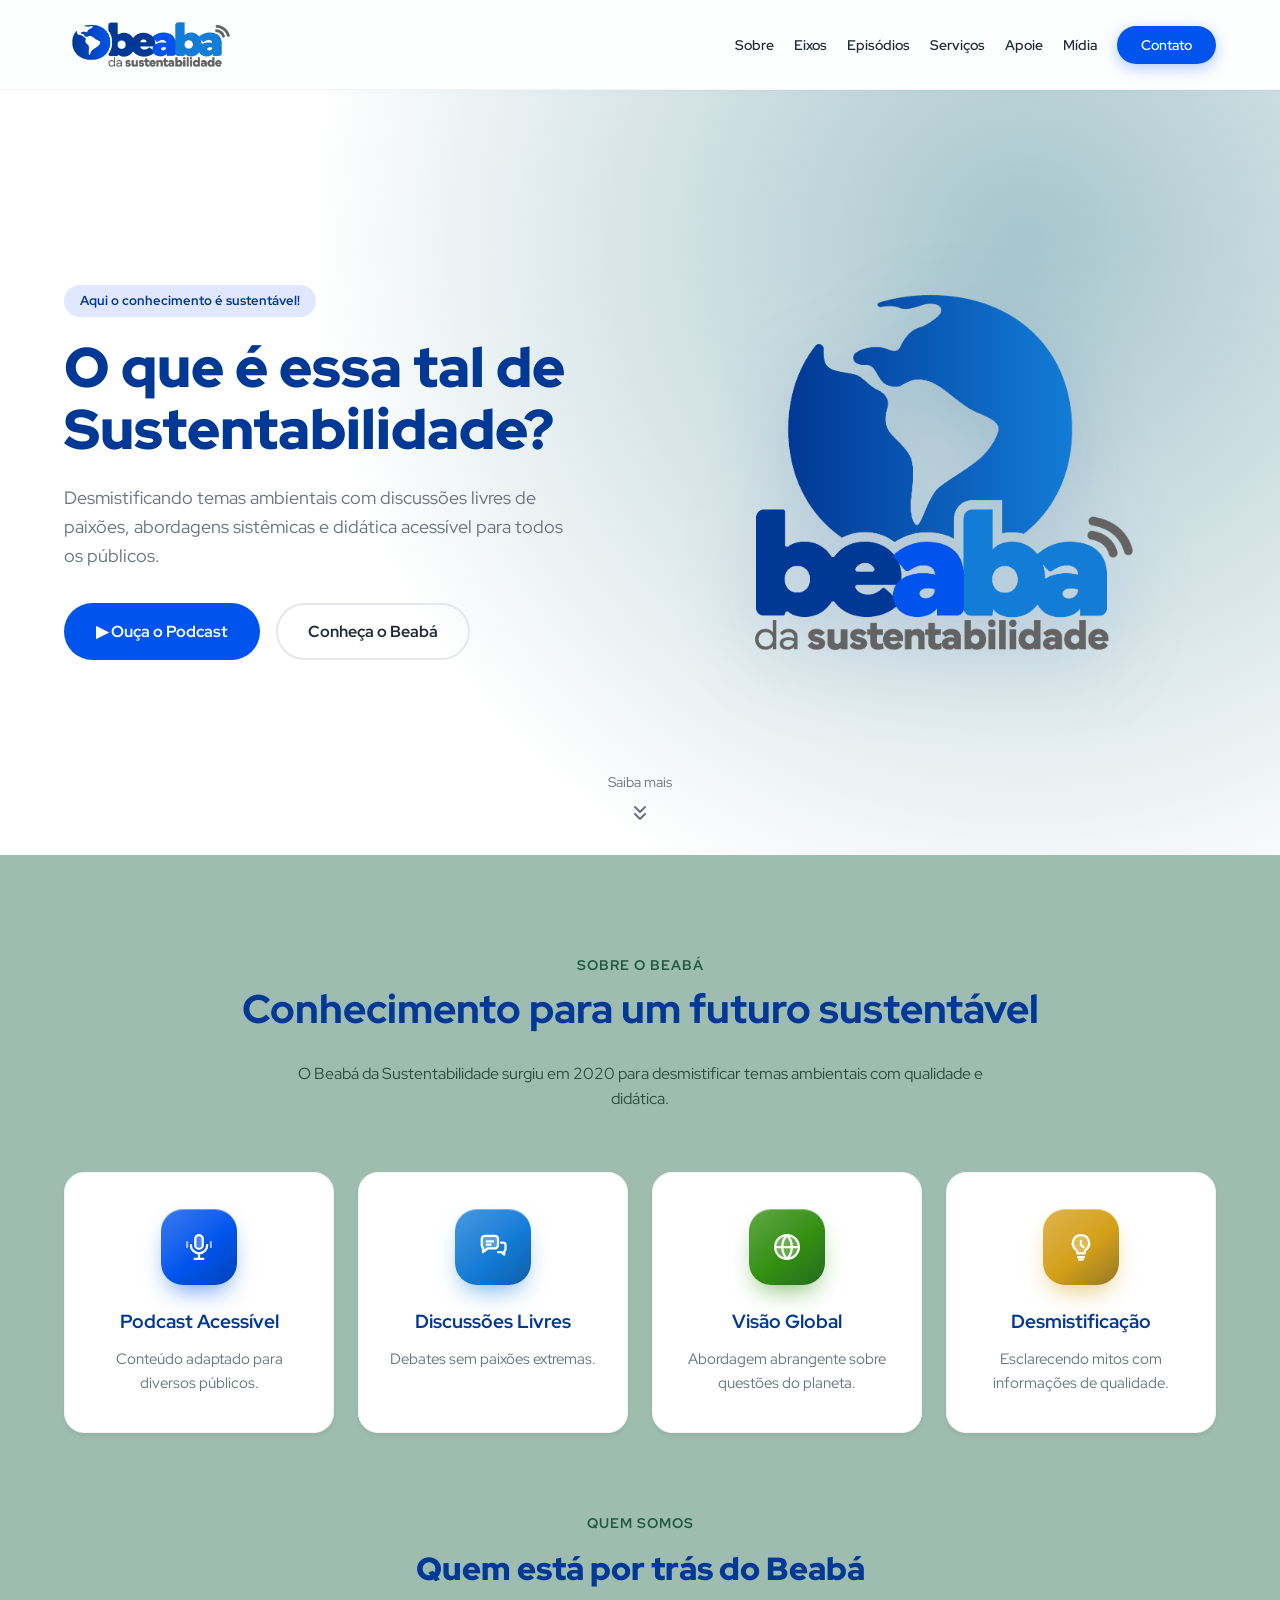
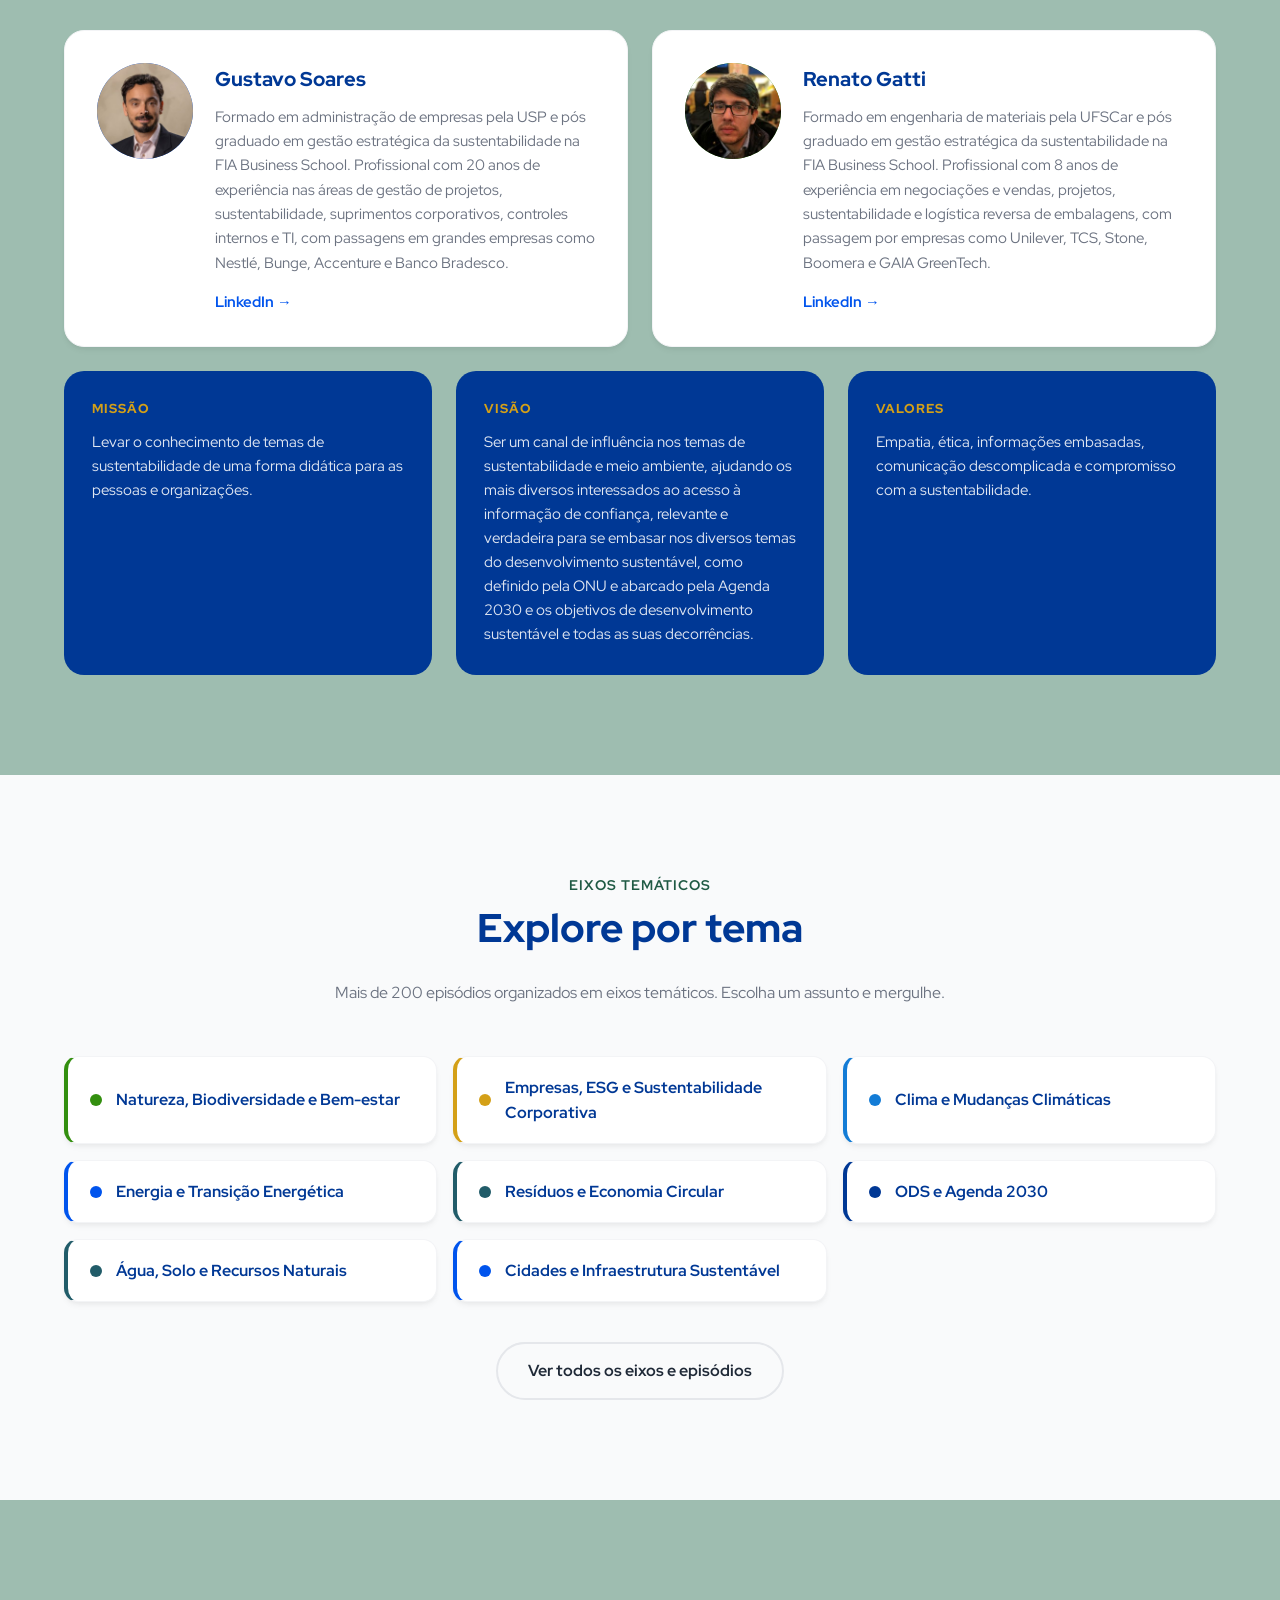
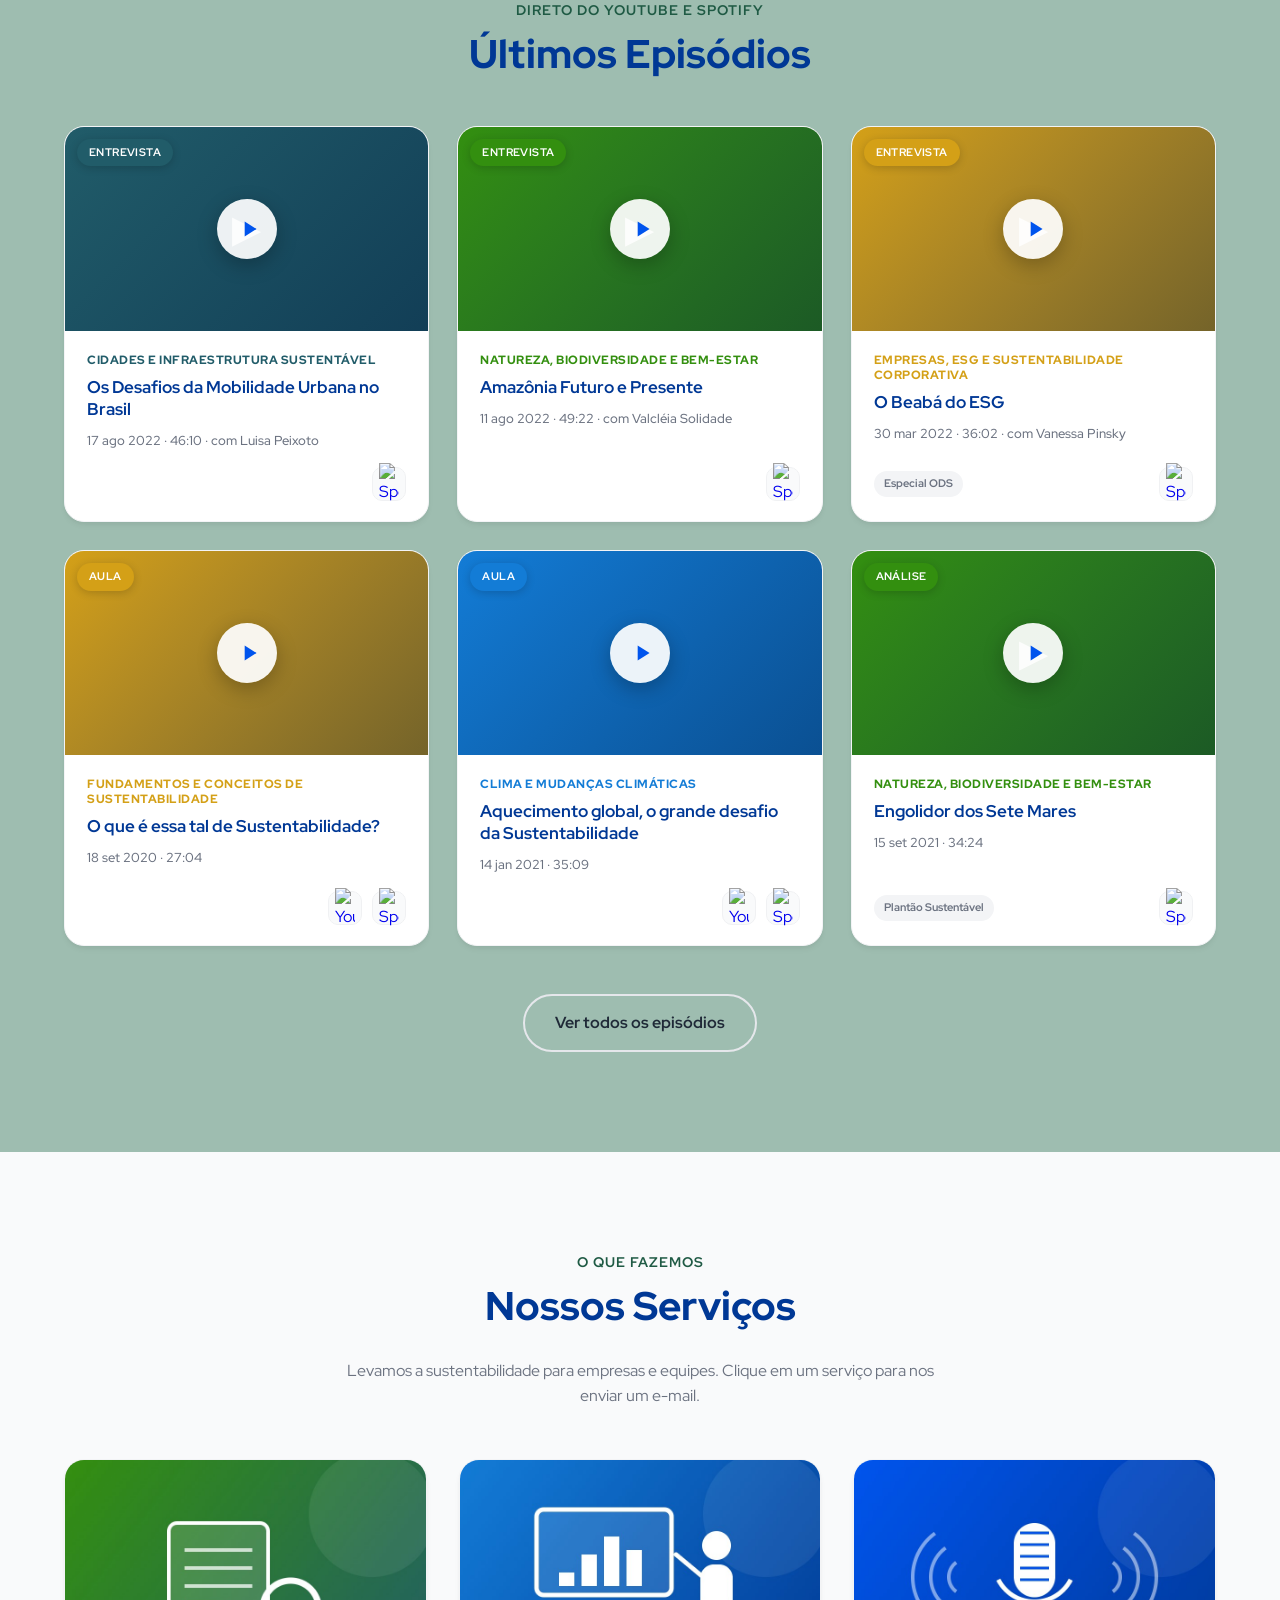
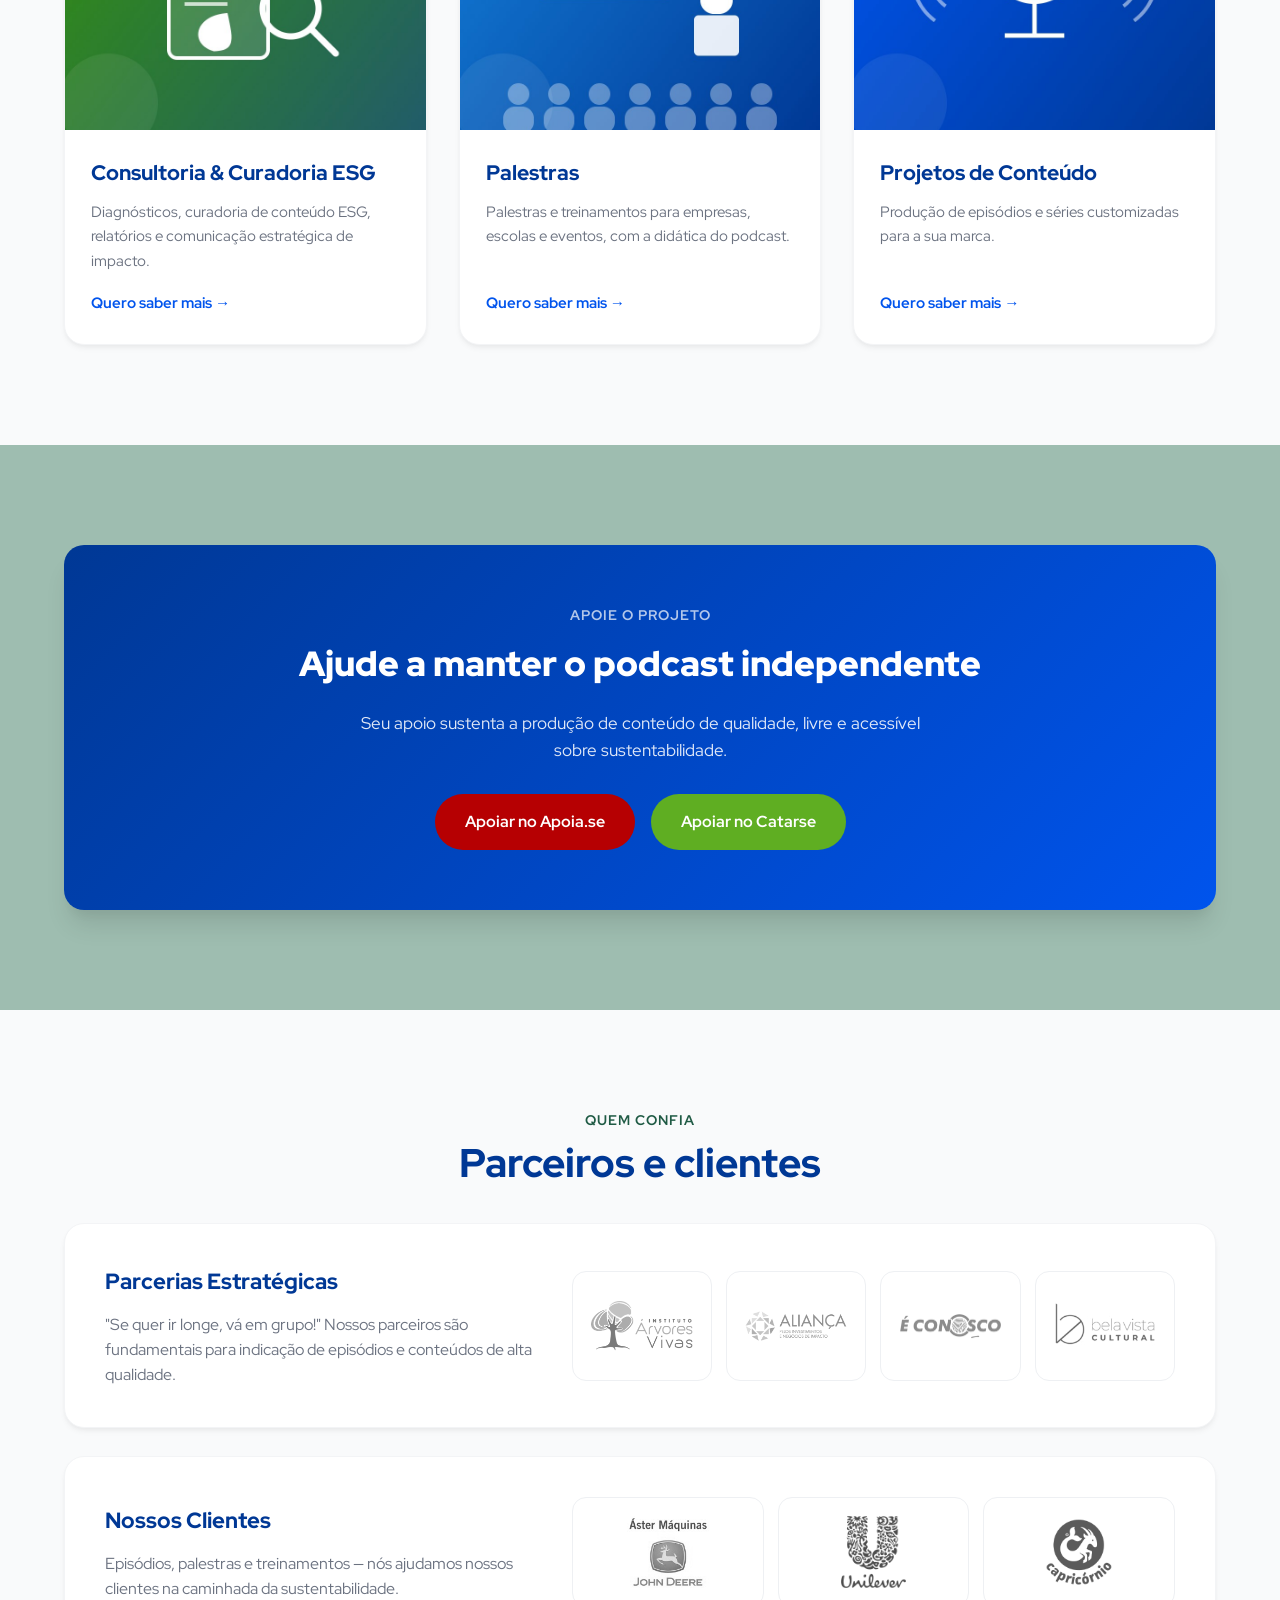
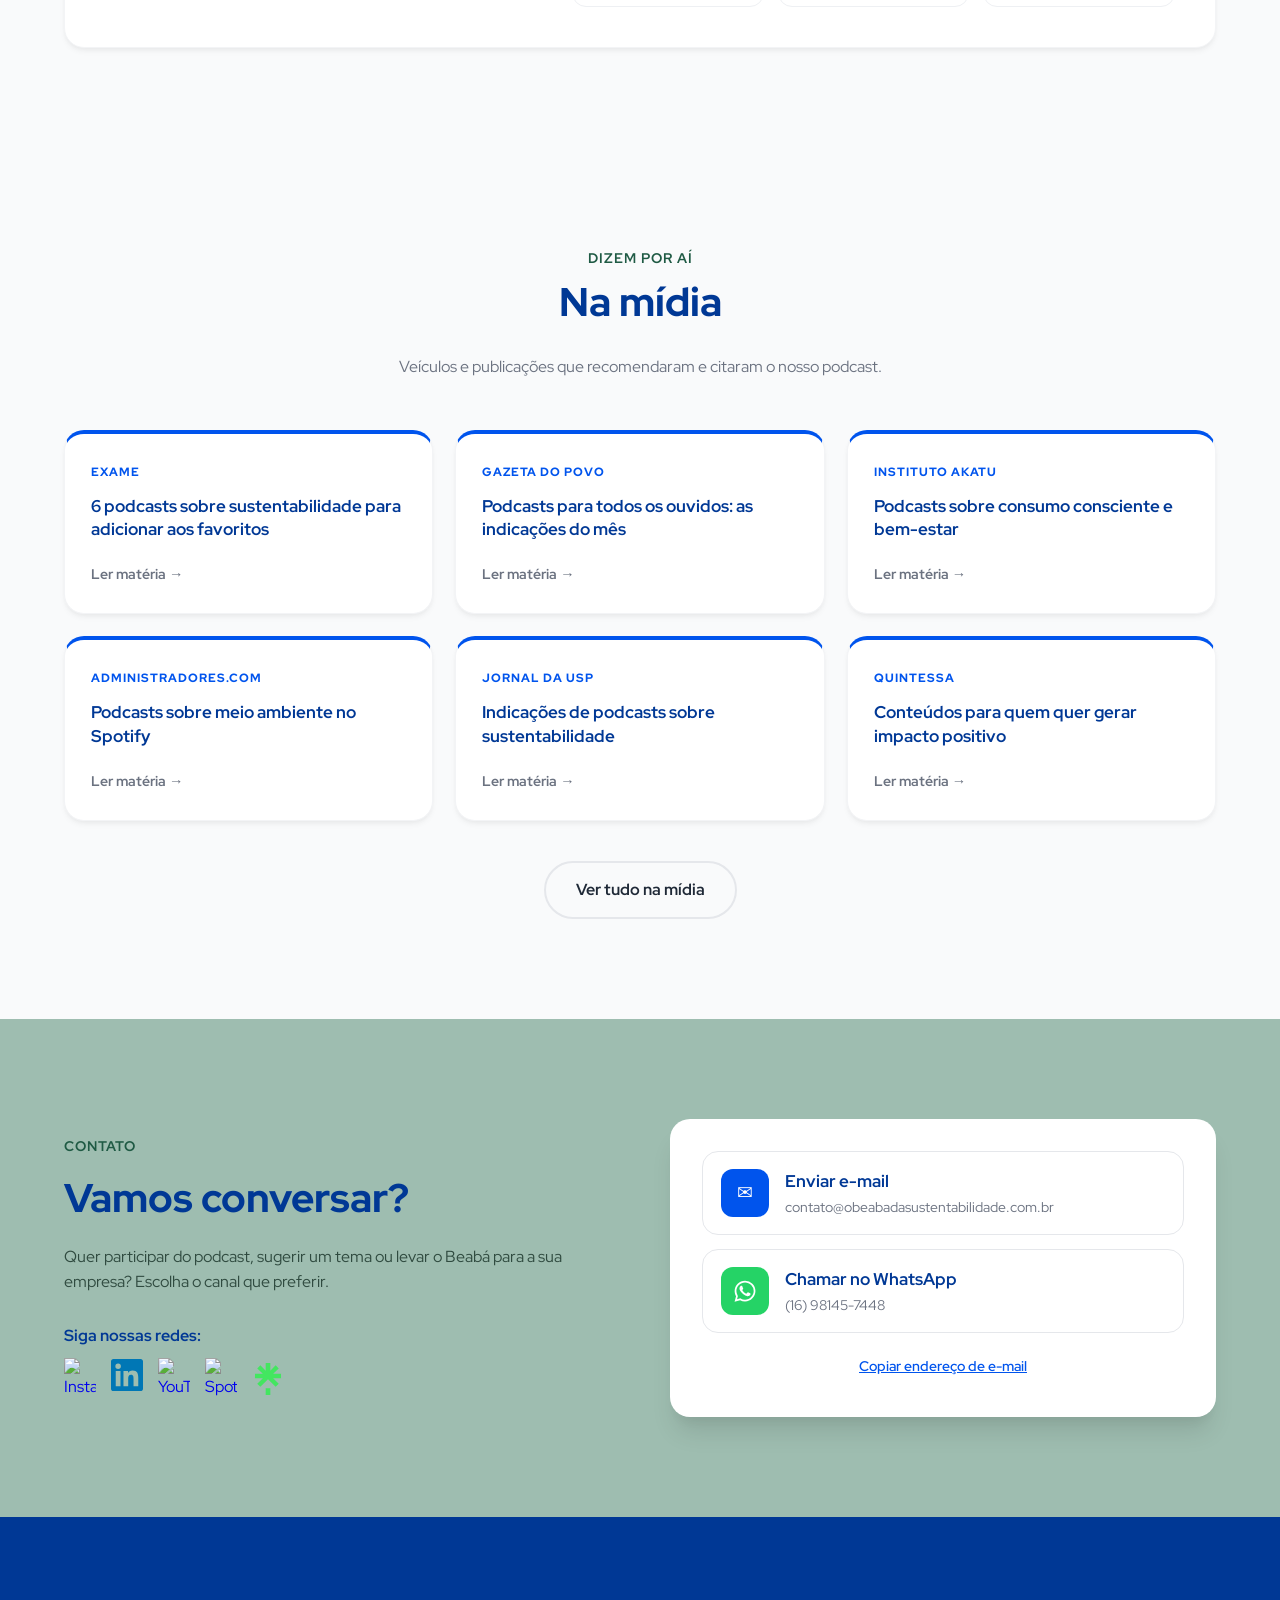
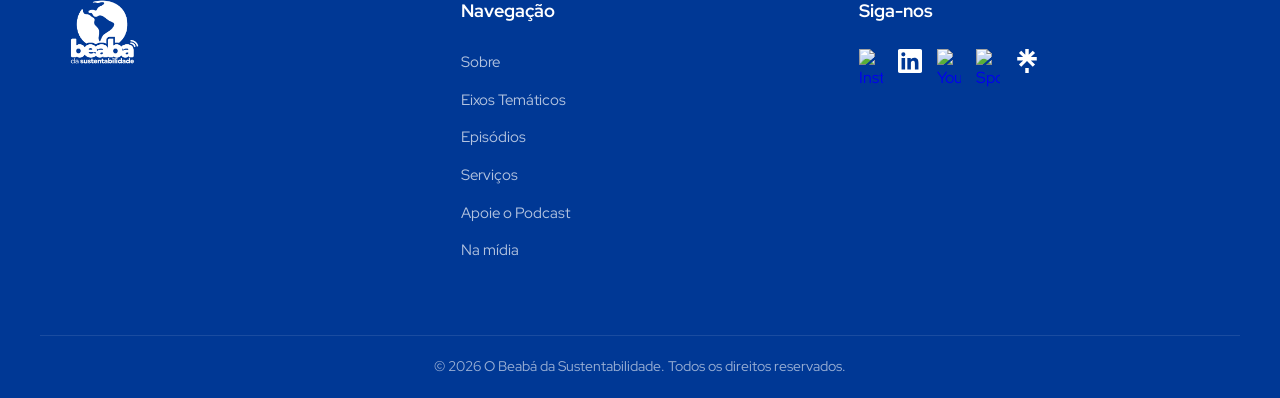
==== commit 68d000ff: "Add files via upload" ====
--- a/index.html
+++ b/index.html
@@ -282,8 +282,8 @@
                 <div class="partners-logos">
                     <a href="https://arvoresvivas.org/" target="_blank" rel="noopener" class="partner-logo"><img src="imagens/parceiros/arvoresvivas.png" alt="Instituto Árvores Vivas"></a>
                     <a href="https://aliancapeloimpacto.org.br/" target="_blank" rel="noopener" class="partner-logo"><img src="imagens/parceiros/alianca.png" alt="Aliança pelos Investimentos e Negócios de Impacto"></a>
-                    <!-- Logo com letras brancas: usa a caixa escura (partner-logo--dark) -->
-                    <a href="https://www.econosco.com.br" target="_blank" rel="noopener" class="partner-logo partner-logo--dark"><img src="imagens/parceiros/econosco.png" alt="É Conosco"></a>
+                    <!-- Logo branco: partner-logo--white + a cor da marca em --brand (verde É Conosco) -->
+                    <a href="https://www.econosco.com.br" target="_blank" rel="noopener" class="partner-logo partner-logo--white" style="--brand:#00903B"><img src="imagens/parceiros/econosco.png" alt="É Conosco"></a>
                     <a href="https://www.belavistacultural.com.br" target="_blank" rel="noopener" class="partner-logo"><img src="imagens/parceiros/belavistacultural.png" alt="Bela Vista Cultural"></a>
                 </div>
             </div>
--- a/style.css
+++ b/style.css
@@ -530,8 +530,12 @@
     filter: grayscale(1); opacity: 0.78; transition: filter 0.25s ease, opacity 0.25s ease;
 }
 .partner-logo:hover img { filter: none; opacity: 1; }
-/* Logo com letras brancas (ex.: É Conosco): caixa escura para o logo aparecer */
-.partner-logo--dark { background: var(--universo); border-color: var(--universo); }
+/* Logo branco (ex.: É Conosco): cinza em repouso, como os outros; ao passar o
+   mouse, a caixa ganha a cor da marca (style="--brand:...") e o logo fica branco. */
+.partner-logo--white { transition: transform 0.25s ease, box-shadow 0.25s ease, background 0.25s ease, border-color 0.25s ease; }
+.partner-logo--white img { filter: brightness(0); opacity: 0.45; }
+.partner-logo--white:hover { background: var(--brand, var(--universo)); border-color: var(--brand, var(--universo)); }
+.partner-logo--white:hover img { filter: brightness(0) invert(1); opacity: 1; }
 
 
 /* =========================================================================
